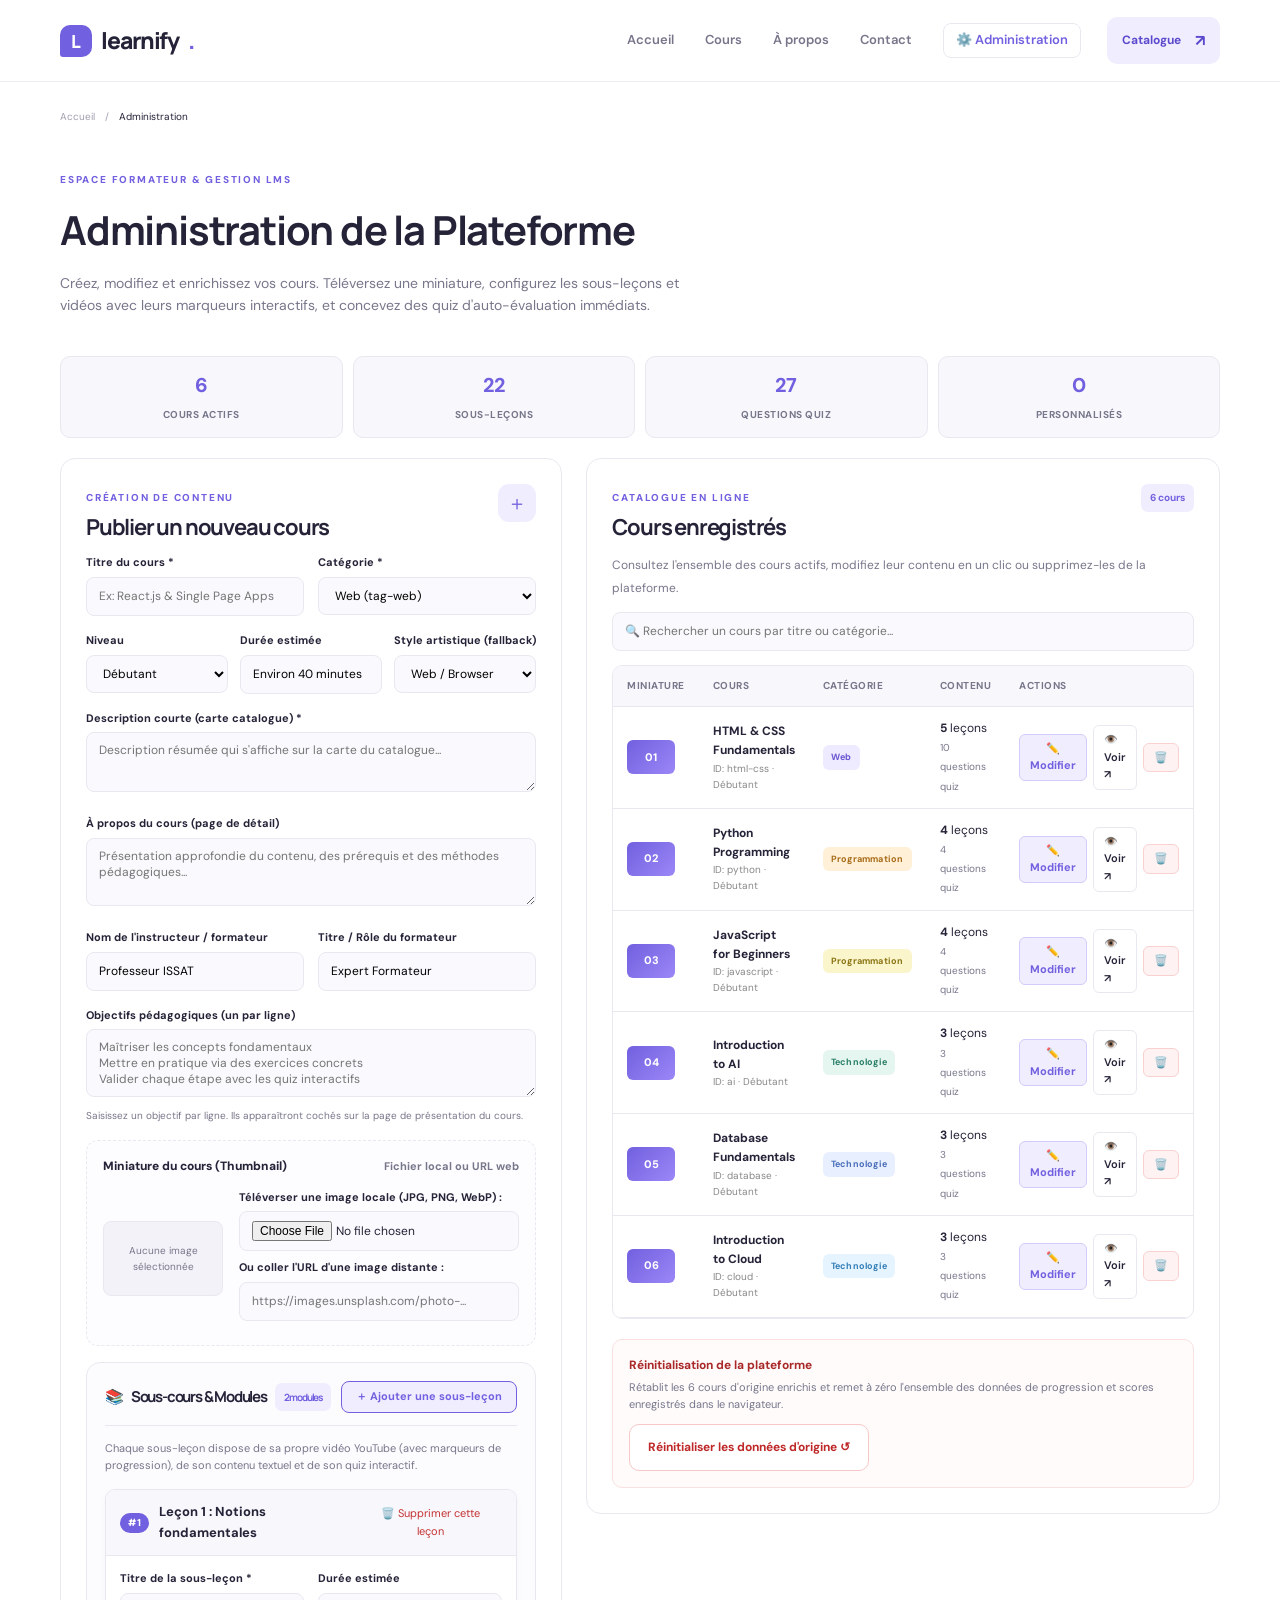
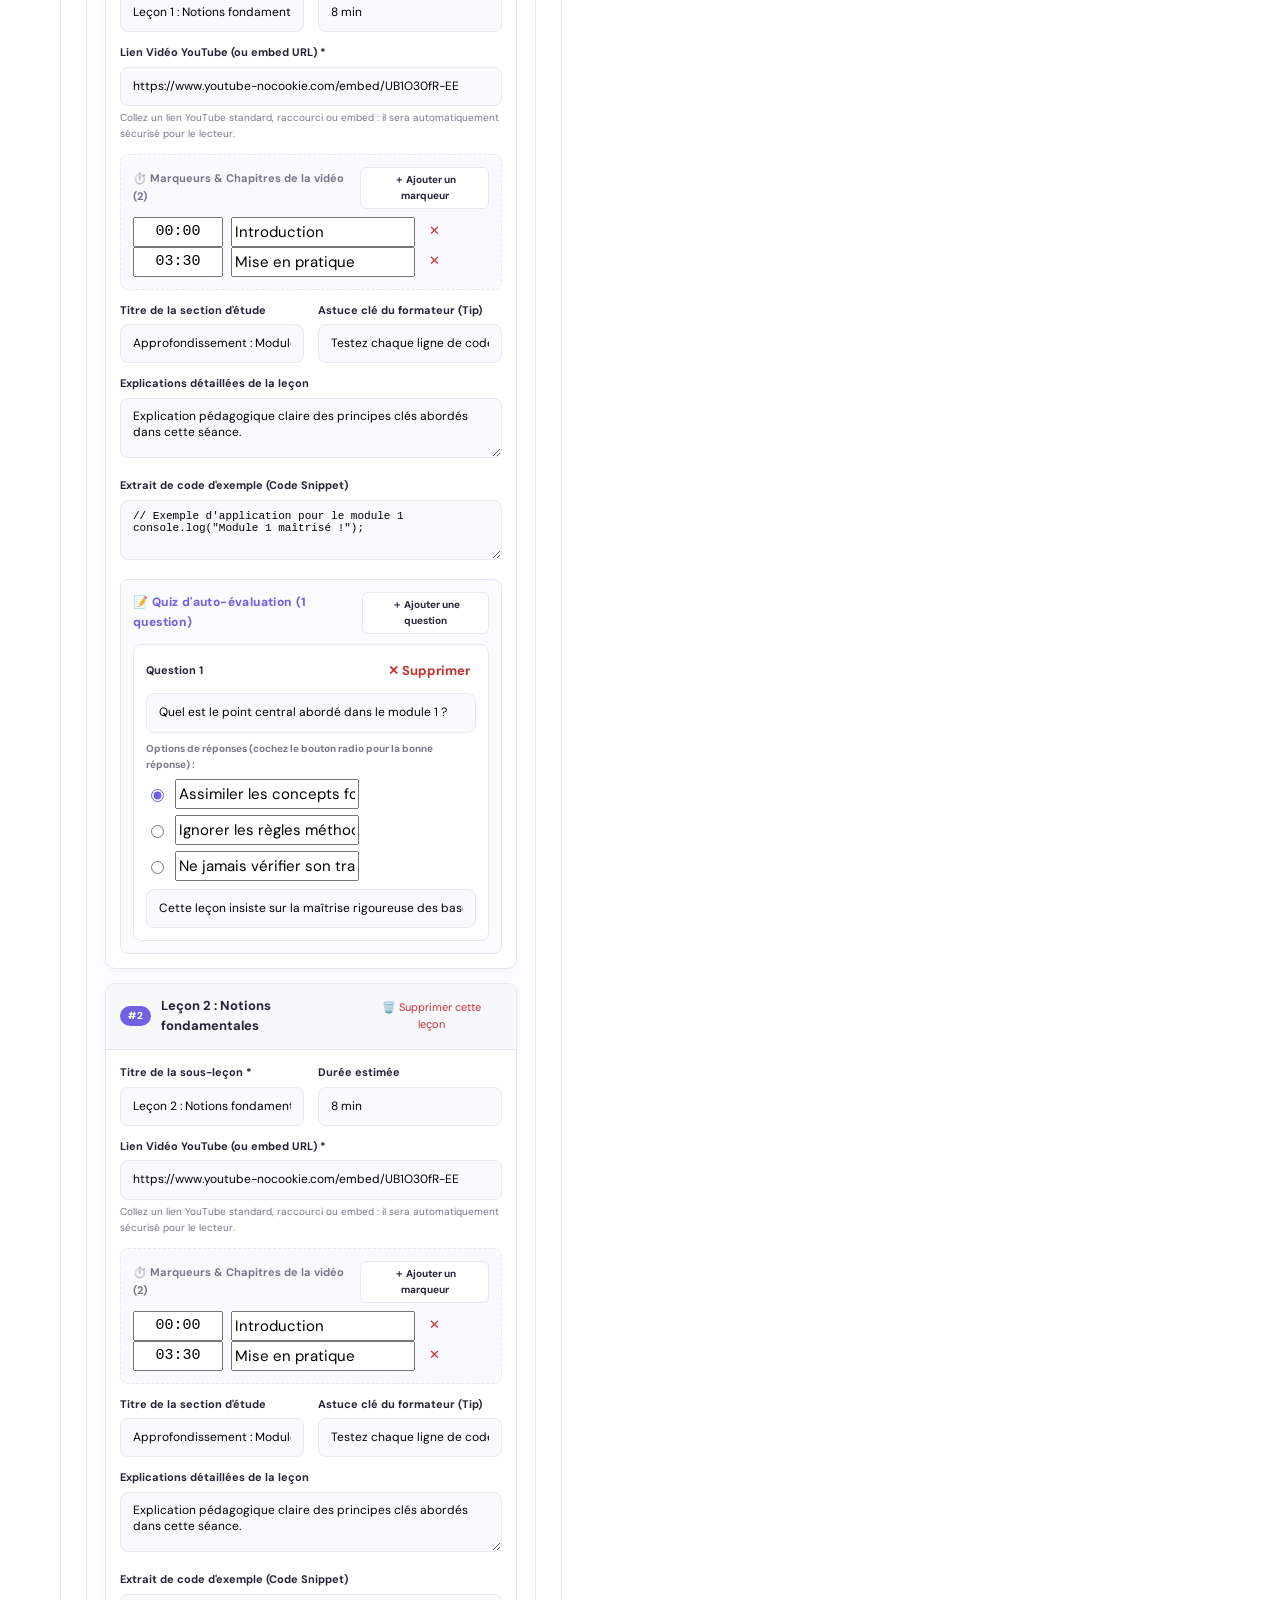
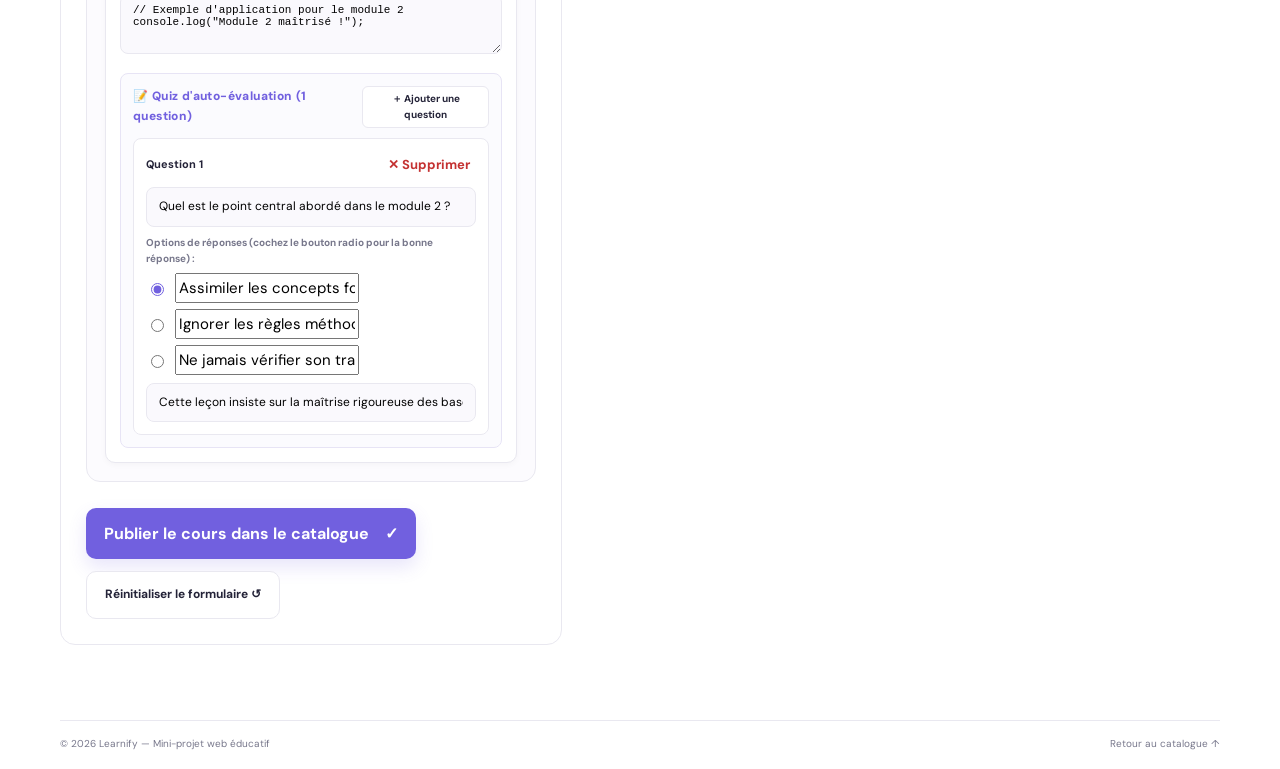
==== admin.html @ 76410eb3 "feat(admin): build dynamic course creator and editor with thumbnail upload, video links and custom q" ====
<!DOCTYPE html>
<html lang="fr">
<head>
  <meta charset="UTF-8">
  <meta name="viewport" content="width=device-width, initial-scale=1.0">
  <meta name="description" content="Espace d'administration complet de la plateforme Learnify LMS : gestion dynamique des cours, sous-leçons, vidéos, marqueurs et quiz.">
  <title>Administration — Learnify LMS</title>
  <link rel="preconnect" href="https://fonts.googleapis.com">
  <link rel="preconnect" href="https://fonts.gstatic.com" crossorigin>
  <link href="https://fonts.googleapis.com/css2?family=DM+Sans:wght@400;500;600;700&family=Manrope:wght@400;500;600;700;800&display=swap" rel="stylesheet">
  <link rel="stylesheet" href="style.css">
</head>
<body>
  <header class="site-header">
    <div class="container nav-wrap">
      <a class="brand" href="index.html" aria-label="Learnify, accueil"><span class="brand-mark">L</span>learnify<span class="brand-dot">.</span></a>
      <nav class="main-nav" aria-label="Navigation principale">
        <a href="index.html">Accueil</a>
        <a href="index.html#courses">Cours</a>
        <a href="index.html#about">À propos</a>
        <a href="index.html#contact">Contact</a>
        <a class="active admin-nav-button" href="admin.html">⚙️ Administration</a>
      </nav>
      <a class="nav-cta" href="index.html#courses">Catalogue <span>↗</span></a>
    </div>
  </header>

  <main class="container page-main">
    <div class="breadcrumbs">
      <a href="index.html">Accueil</a>
      <span>/</span>
      <span>Administration</span>
    </div>

    <section class="admin-page-hero">
      <span class="eyebrow">ESPACE FORMATEUR & GESTION LMS</span>
      <h1>Administration de la Plateforme</h1>
      <p>Créez, modifiez et enrichissez vos cours. Téléversez une miniature, configurez les sous-leçons et vidéos avec leurs marqueurs interactifs, et concevez des quiz d'auto-évaluation immédiats.</p>
    </section>

    <!-- Résumé statistique -->
    <div class="admin-stats-summary" id="admin-stats-summary">
      <div class="admin-stat-card">
        <strong id="stat-total-courses">0</strong>
        <span>Cours actifs</span>
      </div>
      <div class="admin-stat-card">
        <strong id="stat-total-lessons">0</strong>
        <span>Sous-leçons</span>
      </div>
      <div class="admin-stat-card">
        <strong id="stat-total-quizzes">0</strong>
        <span>Questions quiz</span>
      </div>
      <div class="admin-stat-card">
        <strong id="stat-custom-courses">0</strong>
        <span>Personnalisés</span>
      </div>
    </div>

    <div class="admin-page-layout">
      <!-- Section Formulaire Dynamique d'Ajout / Édition -->
      <section class="content-panel admin-panel-box" id="admin-editor-panel">
        <div class="panel-heading">
          <div>
            <span class="eyebrow" id="form-eyebrow">CRÉATION DE CONTENU</span>
            <h2 id="form-main-heading">Publier un nouveau cours</h2>
          </div>
          <span class="heading-icon" id="form-heading-icon">＋</span>
        </div>

        <!-- Bannière mode édition (masquée par défaut) -->
        <div id="edit-mode-banner" class="admin-edit-mode-banner" style="display: none;">
          <div>
            <strong>Mode modification actif</strong>
            <p id="edit-mode-details">Vous modifiez actuellement le cours.</p>
          </div>
          <button type="button" class="btn-cancel-edit" id="btn-cancel-edit">
            ✕ Annuler & Nouveau cours
          </button>
        </div>

        <form id="admin-course-form" class="admin-form" novalidate>
          <input type="hidden" id="editing-course-id" value="">

          <!-- PARTIE 1 : Informations générales -->
          <div class="form-row-2">
            <div class="form-group">
              <label for="course-title">Titre du cours *</label>
              <input type="text" id="course-title" required placeholder="Ex: React.js & Single Page Apps">
            </div>
            <div class="form-group">
              <label for="course-category">Catégorie *</label>
              <select id="course-category" required>
                <option value="Web">Web (tag-web)</option>
                <option value="Programmation">Programmation (tag-python / tag-js)</option>
                <option value="Technologie">Technologie (tag-ai / tag-db / tag-cloud)</option>
                <option value="Design">Design & UX</option>
              </select>
            </div>
          </div>

          <div class="form-row-3">
            <div class="form-group">
              <label for="course-level">Niveau</label>
              <select id="course-level">
                <option value="Débutant">Débutant</option>
                <option value="Intermédiaire">Intermédiaire</option>
                <option value="Avancé">Avancé</option>
              </select>
            </div>
            <div class="form-group">
              <label for="course-duration">Durée estimée</label>
              <input type="text" id="course-duration" placeholder="Ex: Environ 45 minutes" value="Environ 40 minutes">
            </div>
            <div class="form-group">
              <label for="course-art-class">Style artistique (fallback)</label>
              <select id="course-art-class">
                <option value="art-web">Web / Browser</option>
                <option value="art-python">Python / Violet</option>
                <option value="art-js">JavaScript / Ambre</option>
                <option value="art-ai">IA / Turquoise</option>
                <option value="art-db">Base de données / Indigo</option>
                <option value="art-cloud">Cloud / Cyan</option>
              </select>
            </div>
          </div>

          <div class="form-group">
            <label for="course-desc">Description courte (carte catalogue) *</label>
            <textarea id="course-desc" rows="2" required placeholder="Description résumée qui s'affiche sur la carte du catalogue..."></textarea>
          </div>

          <div class="form-group">
            <label for="course-about">À propos du cours (page de détail)</label>
            <textarea id="course-about" rows="3" placeholder="Présentation approfondie du contenu, des prérequis et des méthodes pédagogiques..."></textarea>
          </div>

          <div class="form-row-2">
            <div class="form-group">
              <label for="course-instructor-name">Nom de l'instructeur / formateur</label>
              <input type="text" id="course-instructor-name" placeholder="Ex: Dr. Ahmed Ben Ali" value="Professeur ISSAT">
            </div>
            <div class="form-group">
              <label for="course-instructor-role">Titre / Rôle du formateur</label>
              <input type="text" id="course-instructor-role" placeholder="Ex: Enseignant-Chercheur" value="Expert Formateur">
            </div>
          </div>

          <div class="form-group">
            <label for="course-objectives">Objectifs pédagogiques (un par ligne)</label>
            <textarea id="course-objectives" rows="3" placeholder="Maîtriser les concepts fondamentaux&#10;Mettre en pratique via des exercices concrets&#10;Valider chaque étape avec les quiz interactifs"></textarea>
            <span class="form-help">Saisissez un objectif par ligne. Ils apparaîtront cochés sur la page de présentation du cours.</span>
          </div>

          <!-- PARTIE 2 : Miniature (Thumbnail) -->
          <div class="admin-thumb-section">
            <div class="markers-builder-header">
              <label style="margin: 0; font-size: 12px; font-weight: 800; color: var(--ink);">Miniature du cours (Thumbnail)</label>
              <span class="form-help" style="margin: 0;">Fichier local ou URL web</span>
            </div>

            <div class="admin-thumb-controls">
              <div class="thumb-preview-box">
                <img id="thumb-preview-img" class="thumb-preview-img" style="display: none;" alt="Aperçu miniature">
                <span id="thumb-preview-empty" class="thumb-preview-empty">Aucune image sélectionnée</span>
              </div>
              <div class="thumb-inputs-wrap">
                <div class="form-group" style="margin-bottom: 0;">
                  <label for="thumb-file-input">Téléverser une image locale (JPG, PNG, WebP) :</label>
                  <input type="file" id="thumb-file-input" accept="image/*">
                </div>
                <div class="form-group" style="margin-bottom: 0;">
                  <label for="thumb-url-input">Ou coller l'URL d'une image distante :</label>
                  <input type="url" id="thumb-url-input" placeholder="https://images.unsplash.com/photo-...">
                </div>
                <div>
                  <button type="button" class="btn-cancel-edit" id="btn-clear-thumb" style="display: none;">
                    ✕ Supprimer la miniature
                  </button>
                </div>
              </div>
            </div>
          </div>

          <!-- PARTIE 3 : Constructeur Dynamique de Leçons / Sous-cours & Vidéos & Quiz -->
          <div class="lessons-builder-section">
            <div class="lessons-builder-header">
              <h3>
                <span>📚</span>
                <span>Sous-cours & Modules</span>
                <span class="lesson-count" id="builder-lessons-count-badge">0 module</span>
              </h3>
              <button type="button" class="btn-add-lesson" id="btn-add-lesson">
                ＋ Ajouter une sous-leçon
              </button>
            </div>
            <p style="margin: 0; font-size: 11px; color: var(--muted);">
              Chaque sous-leçon dispose de sa propre vidéo YouTube (avec marqueurs de progression), de son contenu textuel et de son quiz interactif.
            </p>

            <div class="lessons-list-container" id="lessons-container">
              <!-- Rempli dynamiquement en JS -->
            </div>
          </div>

          <div class="admin-form-actions">
            <button type="submit" class="button button-primary" id="btn-submit-course">
              <span id="submit-btn-label">Publier le cours dans le catalogue</span> <span>✓</span>
            </button>
            <button type="button" class="button button-outline" id="btn-reset-form">
              Réinitialiser le formulaire ↺
            </button>
          </div>
          <div id="admin-form-feedback" class="admin-feedback" style="display: none;" role="status"></div>
        </form>
      </section>

      <!-- Section Catalogue Actif & Gestion -->
      <section class="content-panel admin-panel-box">
        <div class="panel-heading">
          <div>
            <span class="eyebrow">CATALOGUE EN LIGNE</span>
            <h2>Cours enregistrés</h2>
          </div>
          <span class="lesson-count" id="admin-total-courses-badge">0 cours</span>
        </div>
        <p>Consultez l'ensemble des cours actifs, modifiez leur contenu en un clic ou supprimez-les de la plateforme.</p>

        <!-- Filtre de recherche rapide -->
        <div class="form-group" style="margin-bottom: 14px;">
          <input type="search" id="admin-search-input" placeholder="🔍 Rechercher un cours par titre ou catégorie...">
        </div>

        <div class="admin-courses-table-wrap">
          <table class="admin-courses-table">
            <thead>
              <tr>
                <th>Miniature</th>
                <th>Cours</th>
                <th>Catégorie</th>
                <th>Contenu</th>
                <th>Actions</th>
              </tr>
            </thead>
            <tbody id="page-admin-courses-tbody">
              <!-- Rempli dynamiquement -->
            </tbody>
          </table>
        </div>

        <div class="admin-danger-zone">
          <h4>Réinitialisation de la plateforme</h4>
          <p>Rétablit les 6 cours d'origine enrichis et remet à zéro l'ensemble des données de progression et scores enregistrés dans le navigateur.</p>
          <button type="button" class="button button-outline btn-danger" id="btn-reset-platform-data">
            Réinitialiser les données d'origine ↺
          </button>
        </div>
      </section>
    </div>
  </main>

  <footer class="site-footer">
    <div class="container footer-bottom">
      <span>© 2026 Learnify — Mini-projet web éducatif</span>
      <a href="index.html">Retour au catalogue ↑</a>
    </div>
  </footer>

  <script type="module">
    import { Storage } from './js/storage.js';
    import { DataService } from './js/data.js';

    // Helper : Formate n'importe quel lien YouTube en URL embed sécurisée
    function formatVideoUrl(url) {
      if (!url) return '';
      const trimmed = url.trim();
      if (trimmed.includes('youtube.com/embed') || trimmed.includes('youtube-nocookie.com/embed')) {
        return trimmed;
      }
      const matchWatch = trimmed.match(/[?&]v=([a-zA-Z0-9_-]{11})/);
      if (matchWatch) {
        return `https://www.youtube-nocookie.com/embed/${matchWatch[1]}`;
      }
      const matchShort = trimmed.match(/youtu\.be\/([a-zA-Z0-9_-]{11})/);
      if (matchShort) {
        return `https://www.youtube-nocookie.com/embed/${matchShort[1]}`;
      }
      return trimmed;
    }

    // État du formulaire
    let activeThumbnailData = '';
    let currentLessonsState = [];

    // Met à jour la prévisualisation de la miniature
    function updateThumbPreview(src) {
      activeThumbnailData = src || '';
      const img = document.getElementById('thumb-preview-img');
      const empty = document.getElementById('thumb-preview-empty');
      const clearBtn = document.getElementById('btn-clear-thumb');
      const urlInput = document.getElementById('thumb-url-input');

      if (src) {
        img.src = src;
        img.style.display = 'block';
        empty.style.display = 'none';
        if (clearBtn) clearBtn.style.display = 'inline-block';
        if (urlInput && !src.startsWith('data:')) urlInput.value = src;
      } else {
        img.src = '';
        img.style.display = 'none';
        empty.style.display = 'block';
        if (clearBtn) clearBtn.style.display = 'none';
        if (urlInput) urlInput.value = '';
        const fileInput = document.getElementById('thumb-file-input');
        if (fileInput) fileInput.value = '';
      }
    }

    // Modèle d'une leçon par défaut
    function createDefaultLesson(index) {
      return {
        id: index,
        title: `Leçon ${index + 1} : Notions fondamentales`,
        subtitle: `Module ${index + 1} · 8 min`,
        duration: '8 min',
        videoUrl: 'https://www.youtube-nocookie.com/embed/UB1O30fR-EE',
        markers: [
          { time: '00:00', title: 'Introduction', seconds: 0 },
          { time: '03:30', title: 'Mise en pratique', seconds: 210 }
        ],
        articleHeading: `Approfondissement : Module ${index + 1}`,
        description: 'Explication pédagogique claire des principes clés abordés dans cette séance.',
        tip: 'Testez chaque ligne de code par vous-même pour assimiler durablement.',
        codeSnippet: `// Exemple d'application pour le module ${index + 1}\nconsole.log("Module ${index + 1} maîtrisé !");`,
        quiz: [
          {
            id: `q_${Date.now()}_${index}`,
            question: `Quel est le point central abordé dans le module ${index + 1} ?`,
            options: [
              'Assimiler les concepts fondamentaux',
              'Ignorer les règles méthodologiques',
              'Ne jamais vérifier son travail'
            ],
            correctIndex: 0,
            explanation: 'Cette leçon insiste sur la maîtrise rigoureuse des bases fondamentales.'
          }
        ]
      };
    }

    // Rendu dynamique de la liste des leçons dans l'éditeur
    function renderLessonsBuilder() {
      const container = document.getElementById('lessons-container');
      const badge = document.getElementById('builder-lessons-count-badge');
      if (!container) return;

      if (badge) badge.textContent = `${currentLessonsState.length} ${currentLessonsState.length > 1 ? 'modules' : 'module'}`;

      if (currentLessonsState.length === 0) {
        container.innerHTML = '<p style="font-size:12px; color:var(--muted); text-align:center; padding:15px;">Aucune sous-leçon. Cliquez sur "Ajouter une sous-leçon" pour commencer.</p>';
        return;
      }

      container.innerHTML = currentLessonsState.map((lesson, lIdx) => {
        const markers = lesson.markers || [];
        const quizzes = lesson.quiz || [];

        return `
          <div class="lesson-card-item" data-lesson-idx="${lIdx}">
            <div class="lesson-card-header">
              <div class="lesson-card-title-group">
                <span class="lesson-badge-number">#${lIdx + 1}</span>
                <h4 id="l_header_title_${lIdx}">${lesson.title || `Leçon ${lIdx + 1}`}</h4>
              </div>
              <button type="button" class="btn-delete-lesson" data-del-lesson="${lIdx}" title="Supprimer ce module">
                🗑️ Supprimer cette leçon
              </button>
            </div>

            <div class="lesson-card-body">
              <div class="form-row-2">
                <div class="form-group">
                  <label>Titre de la sous-leçon *</label>
                  <input type="text" class="l-input-title" value="${lesson.title || ''}" placeholder="Ex: Découverte de la syntaxe">
                </div>
                <div class="form-group">
                  <label>Durée estimée</label>
                  <input type="text" class="l-input-duration" value="${lesson.duration || '8 min'}" placeholder="Ex: 10 min">
                </div>
              </div>

              <div class="form-group">
                <label>Lien Vidéo YouTube (ou embed URL) *</label>
                <input type="url" class="l-input-video" value="${lesson.videoUrl || ''}" placeholder="https://www.youtube.com/watch?v=... ou https://youtu.be/...">
                <span class="form-help">Collez un lien YouTube standard, raccourci ou embed : il sera automatiquement sécurisé pour le lecteur.</span>
              </div>

              <!-- Marqueurs Vidéo (Bonus 1) -->
              <div class="markers-builder-box">
                <div class="markers-builder-header">
                  <span>⏱️ Marqueurs & Chapitres de la vidéo (${markers.length})</span>
                  <button type="button" class="btn-add-inline" data-add-marker="${lIdx}">＋ Ajouter un marqueur</button>
                </div>
                <div class="markers-list-rows" id="markers_rows_${lIdx}">
                  ${markers.map((m, mIdx) => `
                    <div class="marker-row-item" data-marker-idx="${mIdx}">
                      <input type="text" class="marker-time-input" value="${m.time}" placeholder="02:30" title="Format MM:SS">
                      <input type="text" class="marker-title-input" value="${m.title}" placeholder="Titre du chapitre...">
                      <button type="button" class="btn-remove-item" data-del-marker="${lIdx}-${mIdx}" title="Retirer ce marqueur">✕</button>
                    </div>
                  `).join('')}
                </div>
              </div>

              <!-- Contenu pédagogique & Code -->
              <div class="form-row-2">
                <div class="form-group">
                  <label>Titre de la section d'étude</label>
                  <input type="text" class="l-input-heading" value="${lesson.articleHeading || ''}" placeholder="Titre détaillé du chapitre">
                </div>
                <div class="form-group">
                  <label>Astuce clé du formateur (Tip)</label>
                  <input type="text" class="l-input-tip" value="${lesson.tip || ''}" placeholder="Conseil pratique ou piège à éviter">
                </div>
              </div>

              <div class="form-group">
                <label>Explications détaillées de la leçon</label>
                <textarea rows="2" class="l-input-desc" placeholder="Contenu explicatif textuel présenté sous la vidéo...">${lesson.description || ''}</textarea>
              </div>

              <div class="form-group">
                <label>Extrait de code d'exemple (Code Snippet)</label>
                <textarea rows="2" class="l-input-code" style="font-family: monospace; font-size: 11px;" placeholder="// Exemple de code pédagogique">${lesson.codeSnippet || ''}</textarea>
              </div>

              <!-- Quiz de la Leçon (Bonus LMS & Obligatoire 4) -->
              <div class="lesson-quiz-builder">
                <div class="lesson-quiz-builder-header">
                  <h5>📝 Quiz d'auto-évaluation (${quizzes.length} question${quizzes.length > 1 ? 's' : ''})</h5>
                  <button type="button" class="btn-add-inline" data-add-quiz="${lIdx}">＋ Ajouter une question</button>
                </div>

                <div class="quiz-questions-editor-list" id="quiz_list_${lIdx}">
                  ${quizzes.map((q, qIdx) => `
                    <div class="quiz-question-editor-card" data-q-idx="${qIdx}">
                      <div class="quiz-question-card-top">
                        <span>Question ${qIdx + 1}</span>
                        <button type="button" class="btn-remove-item" data-del-quiz="${lIdx}-${qIdx}" title="Supprimer cette question">✕ Supprimer</button>
                      </div>

                      <div class="form-group" style="margin: 0;">
                        <input type="text" class="q-input-title" value="${q.question}" placeholder="Énoncé de la question...">
                      </div>

                      <div class="quiz-options-editor">
                        <span style="font-size: 10px; font-weight: 700; color: var(--muted);">Options de réponses (cochez le bouton radio pour la bonne réponse) :</span>
                        ${(q.options || ['Option A', 'Option B', 'Option C']).map((opt, optIdx) => `
                          <div class="quiz-opt-row">
                            <input type="radio" class="quiz-opt-radio" name="correct_l${lIdx}_q${qIdx}" value="${optIdx}" ${Number(q.correctIndex) === optIdx ? 'checked' : ''} title="Définir comme réponse correcte">
                            <input type="text" class="q-input-opt" data-opt-idx="${optIdx}" value="${opt}" placeholder="Option ${optIdx + 1}">
                          </div>
                        `).join('')}
                      </div>

                      <div class="form-group" style="margin: 0;">
                        <input type="text" class="q-input-exp" value="${q.explanation || ''}" placeholder="Explication affichée à l'étudiant lors de la validation...">
                      </div>
                    </div>
                  `).join('')}
                </div>
              </div>
            </div>
          </div>
        `;
      }).join('');

      // Associer les écouteurs du constructeur
      bindLessonsBuilderEvents();
    }

    // Récupère l'état actuel des leçons depuis le DOM
    function captureLessonsStateFromDom() {
      const container = document.getElementById('lessons-container');
      if (!container) return currentLessonsState;

      const cardEls = container.querySelectorAll('.lesson-card-item');
      const updated = [];

      cardEls.forEach((card, lIdx) => {
        const title = card.querySelector('.l-input-title')?.value.trim() || `Leçon ${lIdx + 1}`;
        const duration = card.querySelector('.l-input-duration')?.value.trim() || '8 min';
        const rawVideo = card.querySelector('.l-input-video')?.value.trim() || '';
        const videoUrl = formatVideoUrl(rawVideo);
        const heading = card.querySelector('.l-input-heading')?.value.trim() || title;
        const tip = card.querySelector('.l-input-tip')?.value.trim() || '';
        const desc = card.querySelector('.l-input-desc')?.value.trim() || '';
        const code = card.querySelector('.l-input-code')?.value.trim() || '';

        // Marqueurs
        const markerRows = card.querySelectorAll('.marker-row-item');
        const markers = [];
        markerRows.forEach(mRow => {
          const mTime = mRow.querySelector('.marker-time-input')?.value.trim() || '00:00';
          const mTitle = mRow.querySelector('.marker-title-input')?.value.trim() || 'Chapitre';
          // Convertir MM:SS en secondes
          const parts = mTime.split(':').map(Number);
          const seconds = parts.length === 2 ? (parts[0] * 60 + parts[1]) : 0;
          markers.push({ time: mTime, title: mTitle, seconds });
        });

        // Quiz
        const quizCards = card.querySelectorAll('.quiz-question-editor-card');
        const quizzes = [];
        quizCards.forEach((qCard, qIdx) => {
          const qText = qCard.querySelector('.q-input-title')?.value.trim() || 'Question sans titre';
          const optInputs = qCard.querySelectorAll('.q-input-opt');
          const options = Array.from(optInputs).map(inp => inp.value.trim() || 'Option');
          const checkedRadio = qCard.querySelector(`input[name="correct_l${lIdx}_q${qIdx}"]:checked`);
          const correctIndex = checkedRadio ? Number(checkedRadio.value) : 0;
          const explanation = qCard.querySelector('.q-input-exp')?.value.trim() || 'Bonne réponse !';

          quizzes.push({
            id: `q_${lIdx}_${qIdx}_${Date.now()}`,
            question: qText,
            options,
            correctIndex,
            explanation
          });
        });

        updated.push({
          id: lIdx,
          title,
          subtitle: `Module ${lIdx + 1} · ${duration}`,
          duration,
          videoUrl,
          markers: markers.length > 0 ? markers : [{ time: '00:00', title: 'Début', seconds: 0 }],
          articleHeading: heading,
          description: desc,
          tip,
          codeSnippet: code,
          quiz: quizzes
        });
      });

      currentLessonsState = updated;
      return updated;
    }

    // Associe les événements interactifs des cartes de leçons
    function bindLessonsBuilderEvents() {
      const container = document.getElementById('lessons-container');
      if (!container) return;

      // Titres en direct
      container.querySelectorAll('.l-input-title').forEach((inp, idx) => {
        inp.addEventListener('input', () => {
          const h = document.getElementById(`l_header_title_${idx}`);
          if (h) h.textContent = inp.value.trim() || `Leçon ${idx + 1}`;
        });
      });

      // Supprimer une leçon
      container.querySelectorAll('[data-del-lesson]').forEach(btn => {
        btn.addEventListener('click', () => {
          captureLessonsStateFromDom();
          const idx = Number(btn.getAttribute('data-del-lesson'));
          if (currentLessonsState.length <= 1) {
            alert('Un cours doit comporter au moins une sous-leçon.');
            return;
          }
          if (confirm(`Supprimer la leçon #${idx + 1} ?`)) {
            currentLessonsState.splice(idx, 1);
            currentLessonsState.forEach((l, i) => { l.id = i; });
            renderLessonsBuilder();
          }
        });
      });

      // Ajouter un marqueur vidéo
      container.querySelectorAll('[data-add-marker]').forEach(btn => {
        btn.addEventListener('click', () => {
          captureLessonsStateFromDom();
          const lIdx = Number(btn.getAttribute('data-add-marker'));
          if (!currentLessonsState[lIdx].markers) currentLessonsState[lIdx].markers = [];
          currentLessonsState[lIdx].markers.push({ time: '04:00', title: 'Nouveau point clé', seconds: 240 });
          renderLessonsBuilder();
        });
      });

      // Supprimer un marqueur
      container.querySelectorAll('[data-del-marker]').forEach(btn => {
        btn.addEventListener('click', () => {
          captureLessonsStateFromDom();
          const [lIdx, mIdx] = btn.getAttribute('data-del-marker').split('-').map(Number);
          if (currentLessonsState[lIdx]?.markers) {
            currentLessonsState[lIdx].markers.splice(mIdx, 1);
            renderLessonsBuilder();
          }
        });
      });

      // Ajouter une question quiz
      container.querySelectorAll('[data-add-quiz]').forEach(btn => {
        btn.addEventListener('click', () => {
          captureLessonsStateFromDom();
          const lIdx = Number(btn.getAttribute('data-add-quiz'));
          if (!currentLessonsState[lIdx].quiz) currentLessonsState[lIdx].quiz = [];
          currentLessonsState[lIdx].quiz.push({
            id: `q_${Date.now()}`,
            question: 'Nouvelle question sur ce chapitre ?',
            options: ['Option correcte', 'Option fausse 1', 'Option fausse 2'],
            correctIndex: 0,
            explanation: 'Explication pédagogique de la réponse.'
          });
          renderLessonsBuilder();
        });
      });

      // Supprimer une question quiz
      container.querySelectorAll('[data-del-quiz]').forEach(btn => {
        btn.addEventListener('click', () => {
          captureLessonsStateFromDom();
          const [lIdx, qIdx] = btn.getAttribute('data-del-quiz').split('-').map(Number);
          if (currentLessonsState[lIdx]?.quiz) {
            currentLessonsState[lIdx].quiz.splice(qIdx, 1);
            renderLessonsBuilder();
          }
        });
      });
    }

    // Réinitialise le formulaire en mode création
    function resetFormToCreation() {
      const form = document.getElementById('admin-course-form');
      if (form) form.reset();

      document.getElementById('editing-course-id').value = '';
      document.getElementById('form-eyebrow').textContent = 'CRÉATION DE CONTENU';
      document.getElementById('form-main-heading').textContent = 'Publier un nouveau cours';
      document.getElementById('form-heading-icon').textContent = '＋';
      document.getElementById('submit-btn-label').textContent = 'Publier le cours dans le catalogue';
      document.getElementById('edit-mode-banner').style.display = 'none';

      updateThumbPreview('');
      currentLessonsState = [createDefaultLesson(0), createDefaultLesson(1)];
      renderLessonsBuilder();

      const feedback = document.getElementById('admin-form-feedback');
      if (feedback) feedback.style.display = 'none';
    }

    // Charge un cours existant dans le formulaire pour édition
    async function loadCourseIntoEditor(courseId) {
      const course = await DataService.getCourseById(courseId);
      if (!course) {
        alert('Cours introuvable.');
        return;
      }

      // Passer en mode édition
      document.getElementById('editing-course-id').value = course.id;
      document.getElementById('form-eyebrow').textContent = 'MODIFICATION DE CONTENU';
      document.getElementById('form-main-heading').textContent = `Modifier : ${course.title}`;
      document.getElementById('form-heading-icon').textContent = '✏️';
      document.getElementById('submit-btn-label').textContent = 'Enregistrer les modifications';

      const banner = document.getElementById('edit-mode-banner');
      const details = document.getElementById('edit-mode-details');
      if (banner && details) {
        banner.style.display = 'flex';
        details.textContent = `Vous modifiez actuellement le cours "${course.title}" (ID: ${course.id}). Vos modifications écraseront la version précédente dans le catalogue.`;
      }

      // Remplir les champs
      document.getElementById('course-title').value = course.title || '';
      document.getElementById('course-category').value = course.category || 'Web';
      document.getElementById('course-level').value = course.level || 'Débutant';
      document.getElementById('course-duration').value = course.duration || 'Environ 40 minutes';
      document.getElementById('course-art-class').value = course.artClass || 'art-web';
      document.getElementById('course-desc').value = course.description || '';
      document.getElementById('course-about').value = course.about || '';
      document.getElementById('course-instructor-name').value = course.instructor?.name || 'Professeur ISSAT';
      document.getElementById('course-instructor-role').value = course.instructor?.role || 'Expert Formateur';
      document.getElementById('course-objectives').value = (course.objectives || []).join('\n');

      // Miniature
      updateThumbPreview(course.thumbnail || '');

      // Leçons
      currentLessonsState = (course.lessons && course.lessons.length > 0)
        ? JSON.parse(JSON.stringify(course.lessons))
        : [createDefaultLesson(0)];

      renderLessonsBuilder();

      // Scroller vers le formulaire
      document.getElementById('admin-editor-panel')?.scrollIntoView({ behavior: 'smooth' });
    }

    // Charge la liste des cours actifs dans la table d'administration
    async function loadTable(filterText = '') {
      const tbody = document.getElementById('page-admin-courses-tbody');
      const badge = document.getElementById('admin-total-courses-badge');
      if (!tbody) return;

      const courses = await DataService.getCourses();
      if (badge) badge.textContent = `${courses.length} cours`;

      // Mettre à jour les statistiques globales
      let totalLessons = 0;
      let totalQuizzes = 0;
      courses.forEach(c => {
        if (c.lessons) {
          totalLessons += c.lessons.length;
          c.lessons.forEach(l => {
            if (l.quiz) totalQuizzes += l.quiz.length;
          });
        }
      });
      const customCourses = Storage.getCustomCourses();

      const elC = document.getElementById('stat-total-courses');
      const elL = document.getElementById('stat-total-lessons');
      const elQ = document.getElementById('stat-total-quizzes');
      const elU = document.getElementById('stat-custom-courses');
      if (elC) elC.textContent = courses.length;
      if (elL) elL.textContent = totalLessons;
      if (elQ) elQ.textContent = totalQuizzes;
      if (elU) elU.textContent = customCourses.length;

      const term = filterText.toLowerCase().trim();
      const filtered = term
        ? courses.filter(c => c.title.toLowerCase().includes(term) || (c.category && c.category.toLowerCase().includes(term)))
        : courses;

      if (filtered.length === 0) {
        tbody.innerHTML = '<tr><td colspan="5" style="text-align:center; padding: 25px; color:var(--muted);">Aucun cours trouvé.</td></tr>';
        return;
      }

      tbody.innerHTML = filtered.map(c => {
        const thumbHtml = c.thumbnail
          ? `<img src="${c.thumbnail}" alt="" class="admin-table-thumb">`
          : `<div class="admin-table-thumb-fallback">${(c.badge || c.title.substring(0, 2)).toUpperCase()}</div>`;

        const lessonCount = c.lessons ? c.lessons.length : 0;
        let quizCount = 0;
        if (c.lessons) {
          c.lessons.forEach(l => { if (l.quiz) quizCount += l.quiz.length; });
        }

        return `
          <tr>
            <td>${thumbHtml}</td>
            <td>
              <strong>${c.title}</strong>
              <small style="display:block; color:#888;">ID: ${c.id} · ${c.level || 'Débutant'}</small>
            </td>
            <td><span class="tag ${c.tagClass || 'tag-web'}">${c.category || 'Général'}</span></td>
            <td>
              <div><strong>${lessonCount}</strong> leçons</div>
              <small style="color:var(--muted);">${quizCount} question${quizCount > 1 ? 's' : ''} quiz</small>
            </td>
            <td>
              <div class="admin-actions-cell">
                <button type="button" class="btn-edit-course" data-edit-cid="${c.id}" title="Modifier ce cours, ses vidéos et ses quiz">
                  ✏️ Modifier
                </button>
                <a href="course.html?course=${c.id}" class="btn-view-course" target="_blank" title="Tester le cours sur le LMS">
                  👁️ Voir ↗
                </a>
                <button type="button" class="btn-delete-course" data-del-cid="${c.id}" title="Supprimer ce cours">
                  🗑️
                </button>
              </div>
            </td>
          </tr>
        `;
      }).join('');

      // Boutons Modifier
      tbody.querySelectorAll('[data-edit-cid]').forEach(btn => {
        btn.addEventListener('click', () => {
          const cid = btn.getAttribute('data-edit-cid');
          loadCourseIntoEditor(cid);
        });
      });

      // Boutons Supprimer
      tbody.querySelectorAll('[data-del-cid]').forEach(btn => {
        btn.addEventListener('click', async () => {
          const cid = btn.getAttribute('data-del-cid');
          const course = courses.find(c => c.id === cid);
          const name = course ? course.title : cid;
          if (confirm(`Confirmez-vous la suppression du cours "${name}" ?`)) {
            DataService.deleteCourse(cid);
            // Si on modifiait ce cours, réinitialiser l'éditeur
            if (document.getElementById('editing-course-id').value === cid) {
              resetFormToCreation();
            }
            await loadTable(document.getElementById('admin-search-input')?.value || '');
          }
        });
      });
    }

    // Initialisation
    document.addEventListener('DOMContentLoaded', async () => {
      // 1. Initialiser le constructeur de leçons par défaut
      currentLessonsState = [createDefaultLesson(0), createDefaultLesson(1)];
      renderLessonsBuilder();

      // 2. Charger le tableau
      await loadTable();

      // Vérifier si un paramètre ?edit= est présent dans l'URL
      const urlParams = new URLSearchParams(window.location.search);
      const editParam = urlParams.get('edit');
      if (editParam) {
        await loadCourseIntoEditor(editParam);
      }

      // 3. Gestionnaire miniature - Fichier local
      const thumbFileInput = document.getElementById('thumb-file-input');
      if (thumbFileInput) {
        thumbFileInput.addEventListener('change', () => {
          const file = thumbFileInput.files[0];
          if (!file) return;
          if (!file.type.startsWith('image/')) {
            alert('Veuillez sélectionner un fichier image valide.');
            return;
          }
          if (file.size > 2 * 1024 * 1024) {
            alert('L\'image dépasse 2 Mo. Veuillez choisir une image plus légère.');
            return;
          }
          const reader = new FileReader();
          reader.onload = (e) => {
            updateThumbPreview(e.target.result);
          };
          reader.readAsDataURL(file);
        });
      }

      // Gestionnaire miniature - URL
      const thumbUrlInput = document.getElementById('thumb-url-input');
      if (thumbUrlInput) {
        thumbUrlInput.addEventListener('input', () => {
          const val = thumbUrlInput.value.trim();
          updateThumbPreview(val);
        });
      }

      // Supprimer miniature
      const clearThumbBtn = document.getElementById('btn-clear-thumb');
      if (clearThumbBtn) {
        clearThumbBtn.addEventListener('click', () => updateThumbPreview(''));
      }

      // Ajouter une leçon
      const addLessonBtn = document.getElementById('btn-add-lesson');
      if (addLessonBtn) {
        addLessonBtn.addEventListener('click', () => {
          captureLessonsStateFromDom();
          const newIdx = currentLessonsState.length;
          currentLessonsState.push(createDefaultLesson(newIdx));
          renderLessonsBuilder();
        });
      }

      // Annuler l'édition
      const cancelEditBtn = document.getElementById('btn-cancel-edit');
      if (cancelEditBtn) {
        cancelEditBtn.addEventListener('click', resetFormToCreation);
      }

      // Réinitialiser formulaire
      const resetFormBtn = document.getElementById('btn-reset-form');
      if (resetFormBtn) {
        resetFormBtn.addEventListener('click', () => {
          if (confirm('Réinitialiser l\'ensemble des champs du formulaire ?')) {
            resetFormToCreation();
          }
        });
      }

      // Recherche en direct
      const searchInput = document.getElementById('admin-search-input');
      if (searchInput) {
        searchInput.addEventListener('input', () => {
          loadTable(searchInput.value);
        });
      }

      // Soumission du formulaire (Ajout ou Édition)
      const form = document.getElementById('admin-course-form');
      const feedback = document.getElementById('admin-form-feedback');

      if (form) {
        form.addEventListener('submit', async (e) => {
          e.preventDefault();

          const editingId = document.getElementById('editing-course-id').value;
          const title = document.getElementById('course-title').value.trim();
          const cat = document.getElementById('course-category').value;
          const level = document.getElementById('course-level').value;
          const duration = document.getElementById('course-duration').value.trim();
          const artClass = document.getElementById('course-art-class').value;
          const desc = document.getElementById('course-desc').value.trim();
          const about = document.getElementById('course-about').value.trim();
          const instructorName = document.getElementById('course-instructor-name').value.trim();
          const instructorRole = document.getElementById('course-instructor-role').value.trim();
          const objText = document.getElementById('course-objectives').value.trim();

          if (!title || !desc) {
            feedback.style.display = 'block';
            feedback.className = 'admin-feedback feedback-error';
            feedback.textContent = 'Veuillez remplir les champs obligatoires (Titre et Description).';
            return;
          }

          // Capturer les leçons depuis le formulaire
          const finalLessons = captureLessonsStateFromDom();
          if (finalLessons.length === 0) {
            feedback.style.display = 'block';
            feedback.className = 'admin-feedback feedback-error';
            feedback.textContent = 'Le cours doit comporter au moins une sous-leçon.';
            return;
          }

          // Générer slug
          const slug = editingId || (title.toLowerCase().replace(/[^a-z0-9]+/g, '-').replace(/(^-|-$)/g, '') || `custom-${Date.now()}`);

          // Objectifs
          const objectives = objText
            ? objText.split('\n').map(o => o.trim()).filter(Boolean)
            : [`Maîtriser les fondamentaux de ${title}`, 'Valider chaque leçon avec le quiz'];

          const tagMap = { Web: 'tag-web', Programmation: 'tag-js', Technologie: 'tag-ai', Design: 'tag-python' };

          const coursePayload = {
            id: slug,
            title,
            eyebrow: cat.toUpperCase(),
            category: cat,
            tagClass: tagMap[cat] || 'tag-web',
            artClass,
            badge: editingId ? (cat.substring(0, 2).toUpperCase()) : 'NEW',
            level,
            duration: duration || 'Environ 40 minutes',
            description: desc,
            about: about || `Ce cours complet vous guide pas à pas dans l'apprentissage de ${title}.`,
            thumbnail: activeThumbnailData || undefined,
            instructor: {
              name: instructorName || 'Formateur',
              role: instructorRole || 'Enseignant & Expert',
              initials: instructorName.substring(0, 2).toUpperCase() || 'EX',
              bio: 'Formateur passionné par les technologies modernes.'
            },
            objectives,
            lessons: finalLessons
          };

          if (editingId) {
            DataService.updateCourse(editingId, coursePayload);
            feedback.style.display = 'block';
            feedback.className = 'admin-feedback feedback-success';
            feedback.textContent = `✓ Le cours "${title}" a été mis à jour avec succès !`;
          } else {
            DataService.addCourse(coursePayload);
            feedback.style.display = 'block';
            feedback.className = 'admin-feedback feedback-success';
            feedback.textContent = `✓ Le cours "${title}" a été ajouté au catalogue avec succès !`;
            resetFormToCreation();
          }

          await loadTable();
        });
      }

      // Réinitialisation de la plateforme
      const resetPlatformBtn = document.getElementById('btn-reset-platform-data');
      if (resetPlatformBtn) {
        resetPlatformBtn.addEventListener('click', async () => {
          if (confirm('Attention : Voulez-vous vraiment réinitialiser toutes les données de la plateforme (cours modifiés, ajouts et progressions) ?')) {
            Storage.resetAll();
            alert('Plateforme réinitialisée avec les cours enrichis par défaut.');
            resetFormToCreation();
            await loadTable();
          }
        });
      }
    });
  </script>
</body>
</html>
---- style.css ----
:root {
  --ink: #242338;
  --muted: #77778b;
  --purple: #7160df;
  --purple-dark: #5b4acb;
  --purple-pale: #f0edff;
  --line: #e9e8f0;
  --paper: #ffffff;
  --soft: #f8f7fc;
  --green: #36a985;
  --radius: 18px;
}
* { box-sizing: border-box; }
html { scroll-behavior: smooth; scroll-padding-top: 90px; }
body { margin: 0; color: var(--ink); background: var(--paper); font-family: "DM Sans", Arial, sans-serif; font-size: 15px; line-height: 1.6; }
a { color: inherit; text-decoration: none; }
button, input { font: inherit; }
button, a { -webkit-tap-highlight-color: transparent; }
button:focus-visible, a:focus-visible, input:focus-visible { outline: 3px solid #bcb3ff; outline-offset: 3px; }
.container { width: min(1160px, calc(100% - 48px)); margin: 0 auto; }
.site-header { height: 82px; border-bottom: 1px solid rgba(233,232,240,.8); background: rgba(255,255,255,.96); position: sticky; top: 0; z-index: 20; backdrop-filter: blur(14px); }
.nav-wrap { height: 100%; display: flex; align-items: center; justify-content: space-between; gap: 26px; }
.brand { display: inline-flex; align-items: center; gap: 9px; font: 800 23px/1 "Manrope", sans-serif; letter-spacing: -1.1px; white-space: nowrap; }
.brand-mark { width: 32px; height: 32px; display: inline-grid; place-items: center; color: white; background: var(--purple); border-radius: 10px 10px 10px 3px; font-size: 18px; letter-spacing: 0; }
.brand-dot { color: var(--purple); }
.main-nav { display: flex; align-items: center; gap: 31px; margin-left: auto; }
.main-nav a { color: #77758a; font-size: 13px; font-weight: 600; transition: color .2s; }
.main-nav a:hover, .main-nav a.active { color: var(--purple); }
.nav-cta { display: inline-flex; align-items: center; gap: 14px; background: var(--purple-pale); color: var(--purple-dark); padding: 11px 15px; border-radius: 10px; font-size: 12px; font-weight: 700; }
.nav-cta span { font-size: 16px; }
.hero { display: grid; grid-template-columns: 1.05fr .95fr; align-items: center; gap: 42px; padding-top: 70px; padding-bottom: 54px; min-height: 525px; }
.eyebrow { color: var(--purple); font-size: 10px; font-weight: 800; letter-spacing: 1.8px; }
.eyebrow-dot { display: inline-block; width: 7px; height: 7px; margin-right: 8px; background: #49c5a1; border-radius: 50%; box-shadow: 0 0 0 4px #e6faf3; }
h1, h2, h3, p { margin-top: 0; }
h1, h2, h3 { font-family: "Manrope", sans-serif; letter-spacing: -1.2px; }
.hero h1 { margin: 18px 0 19px; font-size: clamp(36px, 4.2vw, 55px); line-height: 1.16; font-weight: 800; }
.hero h1 span, .course-hero h1 span { color: var(--purple); }
.hero-text { max-width: 465px; color: var(--muted); font-size: 15px; line-height: 1.9; }
.hero-actions { display: flex; align-items: center; flex-wrap: wrap; gap: 24px; margin-top: 27px; }
.button { display: inline-flex; align-items: center; justify-content: center; gap: 16px; border: 0; border-radius: 10px; padding: 13px 18px; font-size: 12px; font-weight: 700; cursor: pointer; transition: transform .2s, background .2s, box-shadow .2s; }
.button:hover { transform: translateY(-2px); }
.button-primary { background: var(--purple); color: white; box-shadow: 0 8px 18px rgba(113,96,223,.16); }
.button-primary:hover { background: var(--purple-dark); box-shadow: 0 10px 22px rgba(113,96,223,.23); }
.button-primary span { font-size: 16px; }
.button-outline { border: 1px solid var(--line); color: var(--ink); background: white; }
.button-light { background: white; color: var(--purple-dark); margin-top: 13px; }
.text-link { color: var(--ink); font-size: 12px; font-weight: 700; }
.text-link span { color: var(--purple); margin-left: 5px; }
.hero-note { display: flex; align-items: center; gap: 12px; margin-top: 37px; }
.avatar-stack { display: flex; padding-left: 2px; }
.avatar-stack i { width: 29px; height: 29px; display: grid; place-items: center; margin-left: -3px; border: 2px solid white; border-radius: 50%; background: #f7d8bf; color: #6c4c4c; font-size: 9px; font-style: normal; font-weight: 800; }
.avatar-stack i:nth-child(2) { background: #d7d3ff; color: #5546a3; }
.avatar-stack i:nth-child(3) { background: #c8eee2; color: #27775e; }
.hero-note strong, .hero-note small { display: block; }
.hero-note strong { font-size: 11px; }
.hero-note small { color: var(--muted); font-size: 10px; margin-top: 2px; }
.hero-art { position: relative; min-height: 370px; display: grid; place-items: center; }
.art-glow { position: absolute; width: 340px; height: 340px; border-radius: 50%; background: radial-gradient(circle, #f0edff 0%, #f8f6ff 52%, rgba(255,255,255,0) 73%); }
.hero-illustration { position: relative; width: min(355px, 82%); padding: 22px; background: white; border: 1px solid #e9e5ff; border-radius: 20px; box-shadow: 0 25px 70px rgba(69,52,142,.13); transform: rotate(-2deg); }
.illustration-top { display: flex; align-items: center; justify-content: space-between; }
.mini-logo { display: grid; place-items: center; width: 24px; height: 24px; border-radius: 7px; background: var(--purple); color: white; font-size: 12px; font-weight: 800; }
.dots { color: #c7c4d9; letter-spacing: 3px; }
.illustration-title { font: 800 23px/1.25 "Manrope", sans-serif; letter-spacing: -1px; margin: 25px 0 14px; }
.illustration-lines span { display: block; height: 5px; background: #efedf5; border-radius: 4px; margin-top: 7px; width: 88%; }
.illustration-lines span:last-child { width: 62%; }
.illustration-code { margin-top: 21px; padding: 15px; border-radius: 11px; background: #28263b; color: #f7f4ff; font: 11px/2 "Courier New", monospace; }
.code-purple { color: #c5a8ff; }
.code-orange { color: #ffc18a; }
.code-green { color: #8ce0b9; }
.code-blue { color: #92c9ff; }
.illustration-bottom { display: flex; align-items: center; gap: 10px; margin-top: 17px; }
.play-symbol { display: grid; place-items: center; width: 34px; height: 34px; background: #e8e3ff; color: var(--purple); border-radius: 10px; font-size: 12px; }
.illustration-bottom strong, .illustration-bottom small { display: block; }
.illustration-bottom strong { font-size: 10px; }
.illustration-bottom small { color: var(--muted); font-size: 9px; }
.arrow-round { margin-left: auto; display: grid; place-items: center; width: 28px; height: 28px; background: #f6f5fb; border-radius: 50%; color: var(--purple); }
.floating-note { position: absolute; z-index: 2; display: flex; align-items: center; gap: 9px; padding: 12px 14px; background: white; border: 1px solid #eeecf5; border-radius: 12px; box-shadow: 0 10px 35px rgba(41,35,85,.1); }
.floating-note strong, .floating-note small { display: block; }
.floating-note strong { font-size: 10px; }
.floating-note small { font-size: 9px; color: var(--muted); margin-top: 2px; }
.note-top { top: 27px; right: -1px; }
.note-bottom { bottom: 20px; left: -9px; }
.note-icon, .check-round { display: grid; place-items: center; width: 30px; height: 30px; border-radius: 9px; background: #f0edff; color: var(--purple); font-size: 16px; }
.check-round { background: #e5f8f1; color: #239d79; border-radius: 50%; font-size: 14px; }
.stats-strip { display: grid; grid-template-columns: repeat(3, 1fr); border-top: 1px solid var(--line); border-bottom: 1px solid var(--line); padding: 24px 12px; }
.stats-strip div { padding-left: 28px; border-right: 1px solid var(--line); }
.stats-strip div:last-child { border: 0; }
.stats-strip strong, .stats-strip span { display: block; }
.stats-strip strong { font: 700 13px "Manrope", sans-serif; }
.stats-strip span { color: var(--muted); font-size: 11px; margin-top: 4px; }
.section { padding-top: 85px; padding-bottom: 92px; }
.section-heading { display: flex; justify-content: space-between; align-items: end; gap: 25px; }
.section-heading h2, .content-panel h2 { font-size: clamp(25px, 3vw, 34px); line-height: 1.25; margin: 9px 0 9px; }
.section-heading p { color: var(--muted); font-size: 13px; margin-bottom: 0; }
.desktop-link { margin-bottom: 8px; }
.course-grid { display: grid; grid-template-columns: repeat(3, minmax(0, 1fr)); gap: 21px; margin-top: 30px; }
.course-card { border: 1px solid var(--line); border-radius: 15px; overflow: hidden; background: white; transition: transform .25s, box-shadow .25s; min-width: 0; }
.course-card:hover { transform: translateY(-5px); box-shadow: 0 17px 35px rgba(48,39,100,.09); }
.course-art { height: 174px; position: relative; display: flex; align-items: center; justify-content: center; overflow: hidden; }
.art-label { position: absolute; top: 15px; left: 16px; color: rgba(36,35,56,.65); font-size: 8px; letter-spacing: 1.5px; font-weight: 800; }
.art-orbit { position: absolute; right: 15px; bottom: 12px; color: rgba(36,35,56,.36); font: 700 10px "Manrope", sans-serif; }
.art-web { background: #eeeaff; }
.browser-window { width: 143px; height: 94px; background: white; border-radius: 9px; box-shadow: 0 10px 25px rgba(84,64,171,.13); transform: rotate(-5deg); overflow: hidden; }
.browser-bar { height: 19px; display: flex; gap: 4px; align-items: center; padding-left: 8px; background: #f6f5fb; }
.browser-bar i { width: 5px; height: 5px; border-radius: 50%; background: #c9c2f4; }
.browser-content { padding: 9px 11px; position: relative; }
.browser-content b { color: var(--purple); font-size: 21px; }
.browser-content span { display: block; height: 4px; width: 65px; margin-top: 5px; background: #e6e2fb; border-radius: 5px; }
.browser-content span:nth-of-type(2) { width: 42px; }
.browser-content em { position: absolute; right: 10px; bottom: 5px; width: 24px; height: 24px; background: #b5ead8; border-radius: 7px; }
.art-python { background: #fff0d7; }
.python-mark { color: #356e9f; font: 800 65px "Manrope", sans-serif; letter-spacing: -6px; text-shadow: 3px 3px 0 #ffcb68; transform: rotate(-5deg); }
.python-mark span { color: #e5a33d; font-size: 20px; vertical-align: top; }
.art-js { background: #f9f2c8; }
.js-tile { display: grid; place-items: center; width: 85px; height: 85px; background: #f1d94b; color: #292735; font: 800 42px "Manrope", sans-serif; box-shadow: 8px 8px 0 rgba(165,143,34,.15); transform: rotate(5deg); }
.art-ai { background: #e5f5ef; }
.ai-orb { display: grid; place-items: center; width: 95px; height: 95px; border-radius: 50%; color: #247d69; background: radial-gradient(circle at 35% 30%, #fff 0, #c1eadb 45%, #8ad2ba 100%); box-shadow: 0 10px 35px #addfd0; font-size: 45px; }
.art-db { background: #e8efff; }
.database-icon { width: 72px; height: 84px; position: relative; }
.database-icon i { position: absolute; width: 72px; height: 30px; border: 3px solid #6686d7; border-radius: 50%; background: #cbd9ff; }
.database-icon i:nth-child(1) { top: 0; }
.database-icon i:nth-child(2) { top: 23px; background: #b7c9fa; }
.database-icon i:nth-child(3) { top: 46px; background: #a2b9f5; }
.art-cloud { background: #e5f4ff; }
.cloud-shape { color: #4e95d0; font-size: 96px; line-height: 1; text-shadow: 0 10px 25px #b4ddf8; }
.art-caption { position: absolute; bottom: 14px; left: 16px; color: rgba(36,35,56,.65); font: 10px "Courier New", monospace; }
.course-info { padding: 17px 17px 15px; }
.course-meta { display: flex; justify-content: space-between; align-items: center; gap: 7px; color: var(--muted); font-size: 9px; }
.tag { display: inline-flex; align-items: center; border-radius: 6px; padding: 5px 8px; font-size: 9px; font-weight: 700; letter-spacing: .2px; }
.tag-web { background: #eeeaff; color: #6955d1; }
.tag-python { background: #fff0d7; color: #a76b18; }
.tag-js { background: #fbf5cc; color: #8b7414; }
.tag-ai { background: #e5f5ef; color: #287e67; }
.tag-db { background: #e8efff; color: #496eb9; }
.tag-cloud { background: #e5f4ff; color: #347eb7; }
.course-info h3 { font-size: 15px; line-height: 1.4; letter-spacing: -.4px; margin: 14px 0 7px; }
.course-info h3 a:hover { color: var(--purple); }
.course-info p { min-height: 42px; color: var(--muted); font-size: 11px; line-height: 1.7; margin-bottom: 14px; }
.course-bottom { display: flex; justify-content: space-between; align-items: center; border-top: 1px solid #f0eff5; padding-top: 12px; }
.level { display: flex; align-items: center; gap: 6px; color: #747286; font-size: 10px; }
.level i { width: 6px; height: 6px; border-radius: 50%; background: #42b894; }
.round-link { display: grid; place-items: center; width: 29px; height: 29px; border-radius: 50%; background: #f5f3ff; color: var(--purple); font-size: 15px; transition: .2s; }
.round-link:hover { background: var(--purple); color: white; }
.about-section { background: #28263b; color: white; overflow: hidden; }
.about-inner { display: grid; grid-template-columns: .7fr 1.2fr 1fr; align-items: center; gap: 55px; padding-top: 68px; padding-bottom: 68px; }
.about-inner .eyebrow { color: #b9afff; }
.about-inner h2 { font-size: 38px; line-height: 1.18; margin: 12px 0 15px; }
.about-inner p { color: #c5c2d4; font-size: 12px; line-height: 1.9; }
.about-symbol { position: relative; width: 150px; height: 150px; display: grid; place-items: center; border: 1px solid #4c4867; border-radius: 50%; color: #c2b9ff; font-size: 65px; }
.about-symbol:before, .about-symbol:after { content: ""; position: absolute; border: 1px solid #4c4867; border-radius: 50%; }
.about-symbol:before { inset: 15px; }
.about-symbol:after { inset: 31px; }
.about-symbol i { position: absolute; width: 7px; height: 7px; border-radius: 50%; background: #8c7aff; }
.about-symbol i:nth-of-type(1) { top: 15px; right: 30px; }
.about-symbol i:nth-of-type(2) { bottom: 24px; left: 20px; background: #5bd2ac; }
.about-points > div { display: flex; align-items: start; gap: 17px; padding: 13px 0; border-bottom: 1px solid #46435c; }
.about-points > div:last-child { border: 0; }
.about-points > div > span { color: #aaa0ff; font: 700 11px "Manrope", sans-serif; padding-top: 2px; }
.about-points p { margin: 0; }
.about-points strong, .about-points small { display: block; }
.about-points strong { color: white; font-size: 12px; }
.about-points small { font-size: 10px; margin-top: 3px; }
.site-footer { background: #fff; }
.footer-main { display: flex; align-items: center; gap: 24px; padding-top: 30px; padding-bottom: 27px; }
.footer-main p { color: var(--muted); font-size: 11px; margin: 0; }
.brand-footer { font-size: 20px; }
.brand-footer .brand-mark { width: 29px; height: 29px; font-size: 16px; }
.footer-links { display: flex; gap: 19px; margin-left: auto; }
.footer-links a, .footer-bottom { color: var(--muted); font-size: 10px; }
.footer-links a:hover, .footer-bottom a:hover { color: var(--purple); }
.footer-bottom { display: flex; justify-content: space-between; gap: 20px; padding-top: 15px; padding-bottom: 17px; border-top: 1px solid var(--line); }

/* Pages cours et leçon */
.page-main { padding-top: 27px; padding-bottom: 75px; }
.breadcrumbs { display: flex; flex-wrap: wrap; align-items: center; gap: 10px; color: #a19eb0; font-size: 10px; margin-bottom: 26px; }
.breadcrumbs a:hover { color: var(--purple); }
.breadcrumbs span:last-child { color: var(--ink); }
.course-hero { display: grid; grid-template-columns: 1.1fr .9fr; gap: 35px; align-items: center; padding: 32px 38px; background: #f7f5ff; border: 1px solid #eeebff; border-radius: 20px; overflow: hidden; }
.course-hero h1 { margin: 13px 0 13px; font-size: clamp(35px, 4vw, 48px); line-height: 1.13; }
.course-hero-copy > p { max-width: 490px; color: var(--muted); font-size: 13px; line-height: 1.9; }
.course-hero-meta { display: flex; flex-wrap: wrap; gap: 15px; color: #77758a; font-size: 10px; margin: 18px 0 24px; }
.course-hero-art { min-height: 230px; display: grid; place-items: center; position: relative; }
.course-hero-code { width: min(280px, 100%); padding: 28px 24px; background: #29273d; border-radius: 14px; box-shadow: 0 17px 40px rgba(52,43,102,.2); color: #f6f2ff; font: 12px/2.2 "Courier New", monospace; transform: rotate(2deg); }
.code-divider { border-top: 1px solid #49465e; margin: 12px 0; }
.course-hero-sticker { position: absolute; right: 0; bottom: 15px; padding: 11px 15px; border-radius: 11px; background: #fff; color: var(--purple); box-shadow: 0 8px 24px rgba(52,43,102,.12); font-size: 9px; line-height: 1.7; letter-spacing: 1px; transform: rotate(-5deg); }
.course-hero-sticker strong { font-size: 16px; }
.course-layout { display: grid; grid-template-columns: minmax(0, 1fr) 295px; gap: 24px; margin-top: 26px; align-items: start; }
.course-main-column { display: grid; gap: 20px; }
.content-panel, .progress-panel, .instructor-panel, .lesson-sidebar { border: 1px solid var(--line); border-radius: 15px; background: white; }
.content-panel { padding: 25px; }
.panel-heading { display: flex; align-items: start; justify-content: space-between; gap: 15px; }
.content-panel h2 { font-size: 22px; margin: 6px 0 13px; }
.heading-icon { display: grid; place-items: center; width: 38px; height: 38px; border-radius: 11px; color: var(--purple); background: var(--purple-pale); font-size: 20px; }
.content-panel > p { color: var(--muted); font-size: 12px; line-height: 1.9; max-width: 710px; }
.objective-grid { display: grid; grid-template-columns: 1fr 1fr; gap: 12px 20px; margin-top: 22px; }
.objective-grid div { display: flex; align-items: center; gap: 9px; font-size: 11px; }
.objective-grid span { display: grid; place-items: center; width: 21px; height: 21px; flex-shrink: 0; background: #e6f8f1; color: #269a76; border-radius: 50%; font-size: 11px; }
.lesson-count { flex-shrink: 0; color: var(--purple); background: var(--purple-pale); padding: 6px 9px; border-radius: 7px; font-size: 10px; font-weight: 700; }
.lesson-row { display: flex; align-items: center; gap: 13px; padding: 14px 0; border-bottom: 1px solid #f0eff5; }
.lesson-row:last-child { border-bottom: 0; padding-bottom: 0; }
.lesson-number, .sidebar-lesson-number { display: grid; place-items: center; flex-shrink: 0; width: 37px; height: 37px; border-radius: 10px; background: #f5f3ff; color: var(--purple); font: 700 11px "Manrope", sans-serif; }
.lesson-text { flex: 1; min-width: 0; }
.lesson-text strong, .lesson-text small { display: block; }
.lesson-text strong { font-size: 11px; }
.lesson-text small { color: var(--muted); font-size: 10px; margin-top: 4px; }
.lesson-state { display: grid; place-items: center; width: 27px; height: 27px; border: 1px solid var(--line); border-radius: 50%; color: var(--purple); font-size: 10px; }
.lesson-row:hover .lesson-state { background: var(--purple); color: white; border-color: var(--purple); }
.lesson-row.completed .lesson-state { background: #e6f8f1; border-color: #e6f8f1; color: #239d79; }
.course-sidebar { display: grid; gap: 17px; }
.progress-panel { padding: 22px; background: #fbfaff; }
.progress-panel .eyebrow { margin-bottom: 10px; }
.progress-panel > p { color: var(--muted); font-size: 10px; line-height: 1.7; margin-bottom: 18px; }
.button-full { display: flex; width: 100%; }
.instructor-panel { padding: 20px; }
.instructor-info { display: flex; align-items: center; gap: 11px; margin: 15px 0 12px; }
.instructor-avatar { display: grid; place-items: center; width: 43px; height: 43px; border-radius: 50%; background: #e4f5ed; color: #287d67; font: 700 12px "Manrope", sans-serif; }
.instructor-info strong, .instructor-info small { display: block; }
.instructor-info strong { font-size: 11px; }
.instructor-info small { color: var(--muted); font-size: 10px; margin-top: 3px; }
.instructor-panel > p { color: var(--muted); font-size: 10px; line-height: 1.8; margin-bottom: 0; }
.back-link { color: var(--purple); font-size: 11px; font-weight: 700; }
.lesson-page { padding-bottom: 65px; }
.lesson-page-heading { display: flex; align-items: end; justify-content: space-between; gap: 30px; margin-bottom: 24px; }
.lesson-page-heading h1 { margin: 7px 0 5px; font-size: clamp(27px, 3vw, 37px); line-height: 1.25; }
.lesson-page-heading p { color: var(--muted); font-size: 11px; margin-bottom: 0; }
.lesson-progress-small { width: 185px; flex-shrink: 0; }
.lesson-progress-small > span { color: var(--muted); font-size: 10px; }
.lesson-progress-small strong { float: right; color: var(--purple); font-size: 11px; }
.lesson-progress-small .progress-track { clear: both; margin-top: 10px; }
.lesson-layout { display: grid; grid-template-columns: minmax(0, 1fr) 310px; gap: 24px; align-items: start; }
.lesson-content { min-width: 0; }
.video-frame { width: 100%; aspect-ratio: 16 / 9; overflow: hidden; background: #29273d; border-radius: 15px; }
.video-frame iframe { width: 100%; height: 100%; border: 0; }
.lesson-article { padding: 26px 4px 12px; }
.lesson-article h2 { font-size: 24px; margin: 7px 0 12px; }
.lesson-article h3 { font-size: 16px; margin: 23px 0 9px; }
.lesson-article p { color: #77758a; font-size: 12px; line-height: 1.95; }
.tip-box { display: flex; align-items: start; gap: 12px; padding: 16px; margin: 20px 0; border: 1px solid #e8e3ff; background: #f8f6ff; border-radius: 12px; }
.tip-box > span { color: var(--purple); font-size: 18px; }
.tip-box p { margin: 0; font-size: 11px; }
.tip-box strong { color: var(--ink); display: inline-block; margin-bottom: 4px; }
.code-example { padding: 17px 20px; border-radius: 11px; background: #29273d; color: #d8d0ff; overflow-x: auto; font-size: 12px; line-height: 1.8; }
.lesson-actions { display: flex; justify-content: space-between; flex-wrap: wrap; gap: 12px; padding: 15px 0 22px; border-bottom: 1px solid var(--line); }
.button-done { background: #e5f8f1; color: #237e64; box-shadow: none; }
.lesson-nav { display: flex; justify-content: space-between; gap: 15px; padding-top: 19px; }
.lesson-nav a { color: var(--purple); font-size: 11px; font-weight: 700; }
.lesson-sidebar { padding: 20px 16px; position: sticky; top: 102px; }
.sidebar-heading { display: flex; align-items: center; justify-content: space-between; }
.sidebar-heading h2 { margin: 5px 0 0; font-size: 21px; }
.sidebar-progress { margin: 17px 0 10px; }
.sidebar-progress small { display: block; color: var(--muted); font-size: 9px; margin-top: 7px; }
.sidebar-lesson-list { display: grid; }
.sidebar-lesson { display: flex; align-items: center; gap: 10px; padding: 12px 0; border-bottom: 1px solid #f0eff5; }
.sidebar-lesson:last-child { border-bottom: 0; }
.sidebar-lesson-number { width: 32px; height: 32px; border-radius: 8px; font-size: 10px; }
.sidebar-lesson > span:nth-child(2) { flex: 1; min-width: 0; }
.sidebar-lesson strong, .sidebar-lesson small { display: block; }
.sidebar-lesson strong { font-size: 10px; line-height: 1.5; }
.sidebar-lesson small { color: var(--muted); font-size: 9px; margin-top: 3px; }
.sidebar-lesson > i { color: #aaa7ba; font-size: 10px; font-style: normal; }
.sidebar-lesson.active .sidebar-lesson-number { color: white; background: var(--purple); }
.sidebar-lesson.active strong { color: var(--purple-dark); }
.sidebar-lesson.completed > i { color: #279b78; }
.sidebar-lesson .sidebar-lesson-number { transition: .2s; }
.lesson-sidebar > .back-link { display: inline-block; margin-top: 17px; }
/* Barres de progression */
.progress-track { height: 6px; background: var(--line); border-radius: 6px; overflow: hidden; }
.progress-track span { display: block; width: 0; height: 100%; background: var(--purple); border-radius: 6px; transition: width .3s ease; }
.progress-message { margin: 9px 0 0; color: var(--muted); font-size: 10px; line-height: 1.6; }
@media (max-width: 900px) {
  .container { width: min(100% - 36px, 760px); }
  .main-nav { gap: 17px; }
  .nav-cta { display: none; }
  .hero { gap: 18px; padding-top: 50px; }
  .hero h1 { font-size: 42px; }
  .hero-art { min-height: 330px; }
  .note-top { right: -4px; }
  .course-grid { grid-template-columns: repeat(2, minmax(0, 1fr)); }
  .about-inner { grid-template-columns: .6fr 1.2fr; gap: 30px; }
  .about-points { grid-column: 2; }
  .course-layout { grid-template-columns: minmax(0, 1fr) 250px; }
  .lesson-layout { grid-template-columns: minmax(0, 1fr) 270px; gap: 17px; }
  .course-hero { padding: 27px; }
}
@media (max-width: 650px) {
  .container { width: calc(100% - 32px); }
  .site-header { height: auto; }
  .nav-wrap { flex-direction: column; align-items: flex-start; gap: 8px; padding: 12px 0; }
  .brand { font-size: 21px; }
  .main-nav { margin-left: 0; width: 100%; gap: 18px; overflow-x: auto; }
  .main-nav a { padding: 6px 0; white-space: nowrap; }
  .hero { grid-template-columns: 1fr; padding-top: 47px; padding-bottom: 30px; gap: 15px; }
  .hero h1 { font-size: clamp(35px, 9vw, 45px); }
  .hero-text { font-size: 13px; }
  .hero-actions { gap: 15px; margin-top: 22px; }
  .hero-actions .button { padding: 12px 14px; }
  .hero-note { margin-top: 25px; }
  .hero-art { min-height: 325px; margin-top: 10px; }
  .hero-illustration { width: min(330px, 83%); }
  .note-top { top: 8px; right: 0; }
  .note-bottom { bottom: 4px; left: 0; }
  .stats-strip { grid-template-columns: 1fr; padding: 8px 0; }
  .stats-strip div { padding: 13px 9px; border-right: 0; border-bottom: 1px solid var(--line); }
  .stats-strip div:last-child { border-bottom: 0; }
  .section { padding-top: 57px; padding-bottom: 62px; }
  .section-heading { align-items: start; }
  .section-heading h2 { font-size: 27px; }
  .section-heading p { font-size: 12px; }
  .desktop-link { display: none; }
  .course-grid { grid-template-columns: 1fr; gap: 15px; }
  .course-art { height: 190px; }
  .course-info { padding: 17px; }
  .course-info p { min-height: 0; }
  .about-inner { grid-template-columns: 1fr; gap: 24px; padding-top: 48px; padding-bottom: 48px; }
  .about-symbol { width: 105px; height: 105px; font-size: 45px; }
  .about-inner h2 { font-size: 33px; }
  .about-points { grid-column: auto; }
  .footer-main { flex-wrap: wrap; gap: 13px; }
  .footer-main p { width: 100%; order: 2; }
  .footer-links { width: 100%; margin-left: 0; order: 3; flex-wrap: wrap; gap: 15px; }
  .footer-bottom { flex-direction: column; gap: 7px; }
  .page-main { padding-top: 19px; padding-bottom: 45px; }
  .breadcrumbs { margin-bottom: 18px; }
  .course-hero { grid-template-columns: 1fr; padding: 23px 20px; gap: 12px; }
  .course-hero h1 { font-size: 38px; }
  .course-hero-meta { gap: 9px 13px; }
  .course-hero-art { min-height: 205px; }
  .course-hero-code { width: 250px; padding: 21px; }
  .course-layout { grid-template-columns: 1fr; gap: 18px; }
  .content-panel { padding: 20px 17px; }
  .content-panel h2 { font-size: 21px; }
  .objective-grid { grid-template-columns: 1fr; gap: 11px; }
  .course-sidebar { grid-row: 1; }
  .instructor-panel { display: none; }
  .lesson-page-heading { align-items: start; flex-direction: column; gap: 17px; }
  .lesson-page-heading h1 { font-size: 29px; }
  .lesson-progress-small { width: 100%; }
  .lesson-layout { grid-template-columns: 1fr; }
  .lesson-sidebar { position: static; grid-row: 1; }
  .lesson-sidebar .sidebar-lesson-list { grid-template-columns: 1fr; }
  .lesson-article { padding-top: 23px; }
  .lesson-article h2 { font-size: 22px; }
  .lesson-actions { flex-direction: column; }
  .lesson-actions .button { width: 100%; }
}

/* ==========================================================================
   ENRICHISSEMENTS LMS (JAVASCRIPT PHASE)
   ========================================================================== */

/* Bannière de reprise de cours */
.resume-banner { margin: 24px auto 10px; }
.resume-inner { display: flex; align-items: center; gap: 20px; background: linear-gradient(135deg, #f5f3ff 0%, #ede8ff 100%); border: 1px solid #dfd7ff; border-radius: 16px; padding: 20px 26px; box-shadow: 0 10px 28px rgba(113,96,223,.08); }
.resume-icon { width: 44px; height: 44px; display: grid; place-items: center; border-radius: 12px; background: var(--purple); color: white; font-size: 20px; flex-shrink: 0; }
.resume-text { flex: 1; min-width: 0; }
.resume-eyebrow { font-size: 10px; font-weight: 800; color: var(--purple-dark); letter-spacing: 1.2px; display: block; margin-bottom: 3px; }
.resume-text h3 { margin: 0 0 3px; font-size: 17px; font-weight: 700; color: var(--ink); }
.resume-text p { margin: 0; font-size: 12px; color: var(--muted); }
.resume-action { flex-shrink: 0; }

/* Filtres de catégorie du catalogue */
.catalogue-filter-bar { display: flex; align-items: center; gap: 10px; margin-top: 22px; flex-wrap: wrap; }
.filter-chip { background: #f6f5fb; border: 1px solid var(--line); border-radius: 20px; padding: 8px 16px; font-size: 12px; font-weight: 600; color: var(--muted); cursor: pointer; transition: all .2s; }
.filter-chip:hover { color: var(--ink); border-color: #d1cde8; }
.filter-chip.active { background: var(--purple); color: white; border-color: var(--purple); box-shadow: 0 4px 12px rgba(113,96,223,.2); }

/* Badges de statut sur cartes de cours */
.course-art .status-badge { position: absolute; top: 12px; right: 14px; padding: 4px 9px; border-radius: 6px; font-size: 9px; font-weight: 800; letter-spacing: .4px; text-transform: uppercase; z-index: 2; }
.status-done { background: #e5f8f1; color: #1f8a6b; border: 1px solid #b7eedc; }
.status-progress { background: #f0edff; color: var(--purple); border: 1px solid #d5ceff; }
.status-new { background: rgba(255,255,255,.9); color: var(--muted); border: 1px solid var(--line); }

.card-progress-bar { height: 5px; background: #eeecf5; border-radius: 4px; overflow: hidden; margin: 12px 0 6px; }
.card-progress-bar span { display: block; height: 100%; background: var(--purple); border-radius: 4px; transition: width .3s ease; }

.art-center-display { font-size: 38px; color: rgba(113,96,223,.25); font-weight: 900; }

/* Marqueurs vidéo de progression (Bonus 1) */
.video-markers-panel { margin-top: 14px; background: #faf9fd; border: 1px solid #eeebf7; border-radius: 13px; padding: 14px 18px; }
.markers-heading { display: flex; align-items: center; justify-content: space-between; gap: 10px; margin-bottom: 11px; }
.markers-badge { font-size: 10px; font-weight: 800; color: var(--purple); letter-spacing: 1.1px; }
.markers-heading small { color: var(--muted); font-size: 11px; }
.markers-timeline-bar { display: flex; align-items: center; gap: 8px; flex-wrap: wrap; }
.marker-chip { display: inline-flex; align-items: center; gap: 8px; background: white; border: 1px solid var(--line); border-radius: 9px; padding: 6px 12px; font-size: 11px; cursor: pointer; transition: all .2s; }
.marker-chip:hover { border-color: var(--purple); color: var(--purple); }
.marker-chip.active { background: var(--purple-pale); border-color: var(--purple); color: var(--purple-dark); font-weight: 700; }
.marker-time { font-family: "Courier New", monospace; font-weight: 800; font-size: 10px; color: var(--purple); }
.marker-active-note { margin-top: 10px; font-size: 11px; color: var(--muted); }
.marker-active-note strong { color: var(--ink); }

/* Section Quiz Interactif (Obligatoire 4) */
.lesson-quiz-section { margin-top: 36px; padding: 28px 24px; background: white; border: 1px solid var(--line); border-radius: 16px; box-shadow: 0 10px 30px rgba(45,35,90,.04); }
.quiz-header { display: flex; align-items: flex-start; justify-content: space-between; gap: 15px; margin-bottom: 22px; }
.quiz-header h2 { font-size: 21px; margin: 4px 0 6px; }
.quiz-header p { margin: 0; font-size: 12px; color: var(--muted); }
.quiz-badge { padding: 6px 12px; background: var(--soft); border: 1px solid var(--line); border-radius: 8px; font-size: 11px; color: var(--muted); }
.quiz-badge strong { color: var(--purple); }

.quiz-questions-list { display: grid; gap: 20px; }
.quiz-card { border: 1px solid #eeebf7; border-radius: 12px; padding: 18px 20px; background: #fdfdfe; margin: 0; transition: border-color .2s; }
.quiz-card.answered-correct { border-color: #36a985; background: #f7fdfb; }
.quiz-card.answered-wrong { border-color: #e06060; background: #fffbfb; }
.quiz-question-title { padding: 0 6px; font-size: 13px; color: var(--ink); }
.question-number { display: inline-block; background: var(--purple-pale); color: var(--purple-dark); font-weight: 800; font-size: 9px; padding: 3px 8px; border-radius: 5px; margin-right: 8px; letter-spacing: .5px; }

.quiz-options { display: grid; gap: 9px; margin-top: 13px; }
.quiz-option-label { display: flex; align-items: center; gap: 11px; padding: 10px 14px; background: white; border: 1px solid var(--line); border-radius: 9px; font-size: 12px; cursor: pointer; transition: background .15s, border-color .15s; }
.quiz-option-label:hover { border-color: #c9c3ee; background: #faf9fe; }
.quiz-option-label input[type="radio"] { margin: 0; width: 16px; height: 16px; accent-color: var(--purple); }
.opt-text { flex: 1; }

.quiz-feedback { margin-top: 13px; padding: 11px 14px; border-radius: 8px; font-size: 11px; line-height: 1.6; }
.feedback-success { background: #e5f8f1; color: #1d7c60; border: 1px solid #b4ecd9; }
.feedback-error { background: #fdf0f0; color: #b33939; border: 1px solid #f9d1d1; }
.feedback-warning { background: #fffbe8; color: #9c730e; border: 1px solid #fae8a8; }

.quiz-actions { display: flex; gap: 14px; margin-top: 20px; align-items: center; }
.quiz-result-banner { margin-top: 18px; padding: 16px 20px; border-radius: 12px; display: flex; align-items: center; gap: 14px; }
.banner-success { background: #e8f9f2; border: 1px solid #abe9d2; color: #166850; }
.banner-warning { background: #fff8e6; border: 1px solid #ffe3a3; color: #875e03; }
.result-icon { font-size: 26px; }
.result-text strong { display: block; font-size: 13px; margin-bottom: 2px; }
.result-text p { margin: 0; font-size: 11px; }

/* Panneau de progression cours */
.course-progress-widget { margin: 15px 0 17px; padding: 13px 15px; background: white; border: 1px solid var(--line); border-radius: 10px; }
.progress-info-row { display: flex; justify-content: space-between; font-size: 11px; color: var(--muted); }
.progress-info-row strong { color: var(--purple); }
.course-progress-widget .progress-track { margin: 8px 0; }
.progress-details { font-size: 10px; color: var(--muted); }

/* Administration & Modale (Bonus 2) */
/* Administration & Modale (Bonus 2) */
.admin-nav-button { background: transparent; border: 1px solid var(--line); border-radius: 8px; padding: 6px 12px; font-size: 12px; font-weight: 600; color: var(--muted); cursor: pointer; transition: all .2s; }
.admin-nav-button:hover { background: var(--purple-pale); color: var(--purple); border-color: var(--purple); }

/* Artwork pour cours personnalisés (administrés) & Miniatures */
.custom-art-mark { display: grid; place-items: center; width: 80px; height: 80px; border-radius: 18px; background: linear-gradient(135deg, var(--purple) 0%, #9b87f7 100%); color: white; font: 800 28px/1 "Manrope", sans-serif; box-shadow: 0 10px 28px rgba(113,96,223,.22); transform: rotate(-4deg); }

.course-thumb-img {
  position: absolute;
  inset: 0;
  width: 100%;
  height: 100%;
  object-fit: cover;
  border-radius: inherit;
  z-index: 1;
  transition: transform .4s ease;
}
.course-card:hover .course-thumb-img {
  transform: scale(1.05);
}
.course-art:has(.course-thumb-img)::after {
  content: "";
  position: absolute;
  inset: 0;
  background: linear-gradient(180deg, rgba(16,14,35,0.2) 0%, rgba(16,14,35,0.7) 100%);
  border-radius: inherit;
  z-index: 2;
}
.course-art:has(.course-thumb-img) .art-label,
.course-art:has(.course-thumb-img) .art-orbit,
.course-art:has(.course-thumb-img) .status-badge {
  z-index: 3;
}

/* Modale d'administration */
.admin-modal-backdrop { position: fixed; inset: 0; background: rgba(36,35,56,.55); backdrop-filter: blur(6px); z-index: 100; display: flex; align-items: center; justify-content: center; padding: 20px; }
.admin-modal-card { width: min(840px, 100%); max-height: 90vh; overflow-y: auto; background: white; border-radius: 18px; box-shadow: 0 25px 60px rgba(25,20,60,.25); padding: 28px; }
.admin-modal-header { display: flex; align-items: flex-start; justify-content: space-between; gap: 15px; margin-bottom: 20px; border-bottom: 1px solid var(--line); padding-bottom: 16px; }
.admin-modal-header h2 { font-size: 22px; margin: 4px 0 0; }
.btn-close-modal { width: 32px; height: 32px; display: grid; place-items: center; border-radius: 50%; border: 1px solid var(--line); background: white; cursor: pointer; font-size: 14px; color: var(--muted); transition: all .2s; }
.btn-close-modal:hover { background: #f5f3ff; color: var(--purple); }

.admin-tabs { display: flex; gap: 10px; margin-bottom: 22px; border-bottom: 1px solid var(--line); }
.admin-tab { background: transparent; border: 0; border-bottom: 2px solid transparent; padding: 9px 15px; font-size: 12px; font-weight: 700; color: var(--muted); cursor: pointer; transition: all .2s; }
.admin-tab.active { color: var(--purple); border-bottom-color: var(--purple); }

/* Formulaire d'administration */
.admin-form { display: grid; gap: 16px; }
.form-row-2 { display: grid; grid-template-columns: 1fr 1fr; gap: 14px; }
.form-row-3 { display: grid; grid-template-columns: 1fr 1fr 1fr; gap: 12px; }
.form-group label { display: block; font-size: 11px; font-weight: 700; margin-bottom: 5px; color: var(--ink); }
.form-group input, .form-group select, .form-group textarea { width: 100%; border: 1px solid var(--line); border-radius: 8px; padding: 9px 12px; font-size: 12px; background: #faf9fd; outline: none; transition: border-color .2s; font-family: inherit; }
.form-group input:focus, .form-group select:focus, .form-group textarea:focus { border-color: var(--purple); background: white; }
.form-group textarea { resize: vertical; min-height: 60px; }
.form-help { font-size: 10px; color: var(--muted); margin-top: 4px; display: block; }

/* Bannière de Mode Édition */
.admin-edit-mode-banner {
  background: #f0edfe;
  border: 1px solid #d4cbfa;
  border-radius: 10px;
  padding: 12px 16px;
  display: flex;
  align-items: center;
  justify-content: space-between;
  gap: 12px;
  margin-bottom: 16px;
}
.admin-edit-mode-banner strong { color: var(--purple); font-size: 13px; }
.admin-edit-mode-banner p { margin: 2px 0 0; font-size: 11px; color: var(--ink); }
.btn-cancel-edit {
  background: white;
  border: 1px solid var(--line);
  padding: 6px 12px;
  border-radius: 6px;
  font-size: 11px;
  font-weight: 700;
  cursor: pointer;
  color: var(--ink);
  transition: all .2s;
}
.btn-cancel-edit:hover { background: #fdf5f5; border-color: #f7c5c5; color: #c43232; }

/* Section Miniature (Thumbnail) */
.admin-thumb-section {
  background: #fdfcff;
  border: 1px dashed var(--line);
  border-radius: 12px;
  padding: 16px;
  display: grid;
  gap: 12px;
}
.admin-thumb-controls {
  display: flex;
  align-items: center;
  gap: 16px;
  flex-wrap: wrap;
}
.thumb-preview-box {
  width: 120px;
  height: 75px;
  border-radius: 8px;
  border: 1px solid var(--line);
  background: #f3f2f8;
  overflow: hidden;
  position: relative;
  display: grid;
  place-items: center;
  flex-shrink: 0;
}
.thumb-preview-img {
  width: 100%;
  height: 100%;
  object-fit: cover;
  display: block;
}
.thumb-preview-empty {
  font-size: 10px;
  color: var(--muted);
  text-align: center;
  padding: 4px;
}
.thumb-inputs-wrap {
  flex: 1;
  min-width: 200px;
  display: grid;
  gap: 8px;
}

/* Constructeur Dynamique de Leçons / Sous-cours */
.lessons-builder-section {
  border: 1px solid var(--line);
  border-radius: 14px;
  background: #fcfbfe;
  padding: 18px;
  display: grid;
  gap: 14px;
}
.lessons-builder-header {
  display: flex;
  align-items: center;
  justify-content: space-between;
  flex-wrap: wrap;
  gap: 10px;
  border-bottom: 1px solid var(--line);
  padding-bottom: 12px;
}
.lessons-builder-header h3 {
  font-size: 15px;
  margin: 0;
  display: flex;
  align-items: center;
  gap: 8px;
}
.btn-add-lesson {
  background: var(--purple-pale);
  color: var(--purple);
  border: 1px solid var(--purple);
  padding: 6px 14px;
  border-radius: 8px;
  font-size: 11px;
  font-weight: 700;
  cursor: pointer;
  transition: all .2s;
  display: inline-flex;
  align-items: center;
  gap: 6px;
}
.btn-add-lesson:hover { background: var(--purple); color: white; }

.lessons-list-container {
  display: grid;
  gap: 14px;
}

.lesson-card-item {
  border: 1px solid var(--line);
  border-radius: 10px;
  background: white;
  box-shadow: 0 2px 6px rgba(0,0,0,.03);
  overflow: hidden;
  transition: border-color .2s;
}
.lesson-card-item:focus-within {
  border-color: var(--purple);
}
.lesson-card-header {
  background: #f8f7fc;
  padding: 10px 14px;
  display: flex;
  align-items: center;
  justify-content: space-between;
  border-bottom: 1px solid var(--line);
}
.lesson-card-title-group {
  display: flex;
  align-items: center;
  gap: 10px;
}
.lesson-badge-number {
  background: var(--purple);
  color: white;
  font-size: 10px;
  font-weight: 800;
  padding: 2px 8px;
  border-radius: 10px;
  letter-spacing: .5px;
}
.lesson-card-header h4 {
  margin: 0;
  font-size: 13px;
  color: var(--ink);
}
.btn-delete-lesson {
  background: transparent;
  border: 1px solid transparent;
  color: #c43232;
  padding: 4px 8px;
  border-radius: 6px;
  font-size: 11px;
  cursor: pointer;
  transition: all .2s;
}
.btn-delete-lesson:hover {
  background: #fee;
  border-color: #fcc;
}
.lesson-card-body {
  padding: 14px;
  display: grid;
  gap: 12px;
}

/* Constructeur de Marqueurs Vidéo */
.markers-builder-box {
  background: #faf9fd;
  border: 1px dashed var(--line);
  border-radius: 8px;
  padding: 12px;
  display: grid;
  gap: 8px;
}
.markers-builder-header {
  display: flex;
  align-items: center;
  justify-content: space-between;
}
.markers-builder-header span {
  font-size: 11px;
  font-weight: 700;
  color: var(--muted);
}
.marker-row-item {
  display: flex;
  align-items: center;
  gap: 8px;
}
.marker-time-input {
  width: 90px !important;
  font-family: monospace;
  text-align: center;
}
.btn-remove-item {
  background: transparent;
  border: 0;
  color: #c43232;
  cursor: pointer;
  font-size: 13px;
  padding: 4px 6px;
  border-radius: 4px;
}
.btn-remove-item:hover { background: #fee; }
.btn-add-inline {
  background: white;
  border: 1px solid var(--line);
  color: var(--ink);
  font-size: 10px;
  font-weight: 700;
  padding: 4px 8px;
  border-radius: 6px;
  cursor: pointer;
  transition: all .2s;
}
.btn-add-inline:hover { background: #f0edfe; color: var(--purple); border-color: var(--purple); }

/* Constructeur de Quiz par Leçon */
.lesson-quiz-builder {
  background: #fbfbfe;
  border: 1px solid #e7e4f5;
  border-radius: 8px;
  padding: 12px;
  display: grid;
  gap: 10px;
}
.lesson-quiz-builder-header {
  display: flex;
  align-items: center;
  justify-content: space-between;
}
.lesson-quiz-builder-header h5 {
  margin: 0;
  font-size: 12px;
  color: var(--purple);
  font-weight: 800;
  letter-spacing: .4px;
}
.quiz-questions-editor-list {
  display: grid;
  gap: 12px;
}
.quiz-question-editor-card {
  background: white;
  border: 1px solid var(--line);
  border-radius: 8px;
  padding: 12px;
  display: grid;
  gap: 8px;
}
.quiz-question-card-top {
  display: flex;
  align-items: center;
  justify-content: space-between;
  font-size: 11px;
  font-weight: 700;
  color: var(--ink);
}
.quiz-options-editor {
  display: grid;
  gap: 6px;
}
.quiz-opt-row {
  display: flex;
  align-items: center;
  gap: 8px;
}
.quiz-opt-radio {
  accent-color: var(--purple);
  width: auto !important;
  cursor: pointer;
}

/* Actions et Feedback */
.admin-form-actions {
  display: flex;
  gap: 12px;
  align-items: center;
  flex-wrap: wrap;
  margin-top: 10px;
}
.admin-feedback {
  padding: 12px 16px;
  border-radius: 8px;
  font-size: 12px;
  font-weight: 600;
  margin-top: 10px;
}
.feedback-success { background: #ebfbee; color: #1e7e34; border: 1px solid #b7eb8f; }
.feedback-error { background: #fff1f0; color: #cf1322; border: 1px solid #ffa39e; }

/* Tableau d'Administration */
.admin-courses-table-wrap { overflow-x: auto; border: 1px solid var(--line); border-radius: 10px; margin-bottom: 20px; }
.admin-courses-table { width: 100%; border-collapse: collapse; font-size: 12px; }
.admin-courses-table th, .admin-courses-table td { padding: 12px 14px; text-align: left; border-bottom: 1px solid var(--line); vertical-align: middle; }
.admin-courses-table th { background: #f8f7fc; font-weight: 700; color: var(--muted); font-size: 10px; text-transform: uppercase; letter-spacing: .5px; }

.admin-table-thumb {
  width: 48px;
  height: 34px;
  border-radius: 6px;
  object-fit: cover;
  display: block;
  background: #f0edfe;
  border: 1px solid var(--line);
}
.admin-table-thumb-fallback {
  width: 48px;
  height: 34px;
  border-radius: 6px;
  display: grid;
  place-items: center;
  background: linear-gradient(135deg, var(--purple) 0%, #9b87f7 100%);
  color: white;
  font-weight: 800;
  font-size: 11px;
}

.admin-actions-cell {
  display: flex;
  align-items: center;
  gap: 6px;
  flex-wrap: nowrap;
}
.btn-edit-course {
  background: #f0edfe;
  border: 1px solid #d4cbfa;
  color: var(--purple);
  padding: 5px 10px;
  border-radius: 6px;
  font-size: 11px;
  cursor: pointer;
  font-weight: 700;
  transition: all .2s;
  text-decoration: none;
  display: inline-flex;
  align-items: center;
  gap: 4px;
}
.btn-edit-course:hover { background: var(--purple); color: white; }

.btn-view-course {
  background: white;
  border: 1px solid var(--line);
  color: var(--ink);
  padding: 5px 10px;
  border-radius: 6px;
  font-size: 11px;
  cursor: pointer;
  font-weight: 600;
  transition: all .2s;
  text-decoration: none;
  display: inline-flex;
  align-items: center;
}
.btn-view-course:hover { background: #f5f4fa; }

.btn-delete-course {
  background: #fff2f2;
  border: 1px solid #f9d1d1;
  color: #c43232;
  padding: 5px 10px;
  border-radius: 6px;
  font-size: 11px;
  cursor: pointer;
  font-weight: 600;
  transition: all .2s;
}
.btn-delete-course:hover { background: #fee4e4; }

.admin-danger-zone { padding: 16px; background: #fffbfb; border: 1px solid #fae1e1; border-radius: 10px; }
.admin-danger-zone h4 { margin: 0 0 4px; font-size: 12px; color: #a92828; }
.admin-danger-zone p { margin: 0 0 10px; font-size: 11px; color: var(--muted); }
.btn-danger { border-color: #f6c8c8; color: #be2828; }
.btn-danger:hover { background: #fce8e8; }

.admin-page-hero { padding: 15px 0 25px; }
.admin-page-hero h1 { font-size: clamp(28px, 3.5vw, 40px); margin: 8px 0 10px; }
.admin-page-hero p { color: var(--muted); font-size: 14px; max-width: 620px; }
.admin-page-layout { display: grid; grid-template-columns: 1.15fr 0.85fr; gap: 24px; align-items: start; margin-top: 15px; }
.admin-panel-box { padding: 25px; }

/* Stats Badges */
.admin-stats-summary {
  display: grid;
  grid-template-columns: repeat(auto-fit, minmax(110px, 1fr));
  gap: 10px;
  margin-bottom: 20px;
}
.admin-stat-card {
  background: #f8f7fc;
  border: 1px solid var(--line);
  border-radius: 10px;
  padding: 12px;
  text-align: center;
}
.admin-stat-card strong {
  display: block;
  font-size: 20px;
  font-weight: 800;
  color: var(--purple);
}
.admin-stat-card span {
  font-size: 10px;
  text-transform: uppercase;
  letter-spacing: .5px;
  color: var(--muted);
  font-weight: 700;
}

@media (max-width: 1024px) {
  .admin-page-layout { grid-template-columns: 1fr; }
}

@media (max-width: 650px) {
  .resume-inner { flex-direction: column; align-items: flex-start; gap: 14px; }
  .form-row-2, .form-row-3 { grid-template-columns: 1fr; }
  .catalogue-filter-bar { gap: 6px; }
  .admin-thumb-controls { flex-direction: column; align-items: flex-start; }
}

@media (prefers-reduced-motion: reduce) {
  *, *::before, *::after { scroll-behavior: auto !important; transition-duration: .01ms !important; animation-duration: .01ms !important; }
}
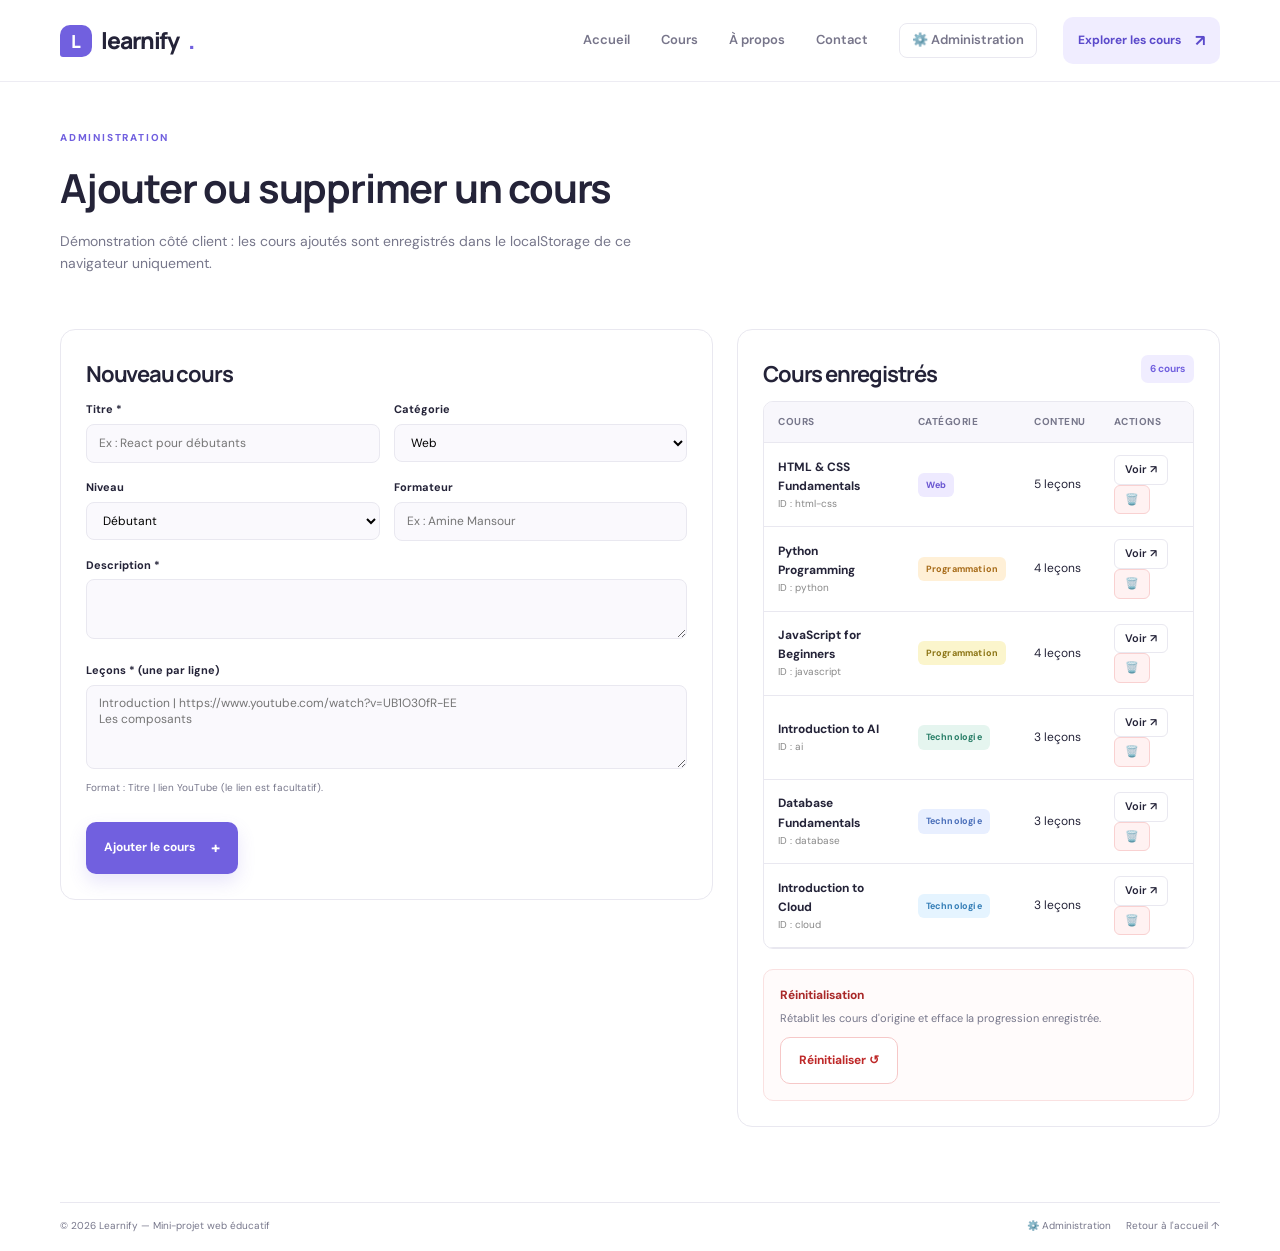
==== commit 8b03489e: "refactor: replace modal and editor with one add/delete admin page" ====
--- a/admin.html
+++ b/admin.html
@@ -3,998 +3,64 @@
 <head>
   <meta charset="UTF-8">
   <meta name="viewport" content="width=device-width, initial-scale=1.0">
-  <meta name="description" content="Espace d'administration complet de la plateforme Learnify LMS : gestion dynamique des cours, sous-leçons, vidéos, marqueurs et quiz.">
-  <title>Administration — Learnify LMS</title>
+  <meta name="description" content="Administration simplifiée de Learnify : ajouter et supprimer des cours.">
+  <title>Administration — Learnify</title>
   <link rel="preconnect" href="https://fonts.googleapis.com">
   <link rel="preconnect" href="https://fonts.gstatic.com" crossorigin>
   <link href="https://fonts.googleapis.com/css2?family=DM+Sans:wght@400;500;600;700&family=Manrope:wght@400;500;600;700;800&display=swap" rel="stylesheet">
   <link rel="stylesheet" href="style.css">
 </head>
 <body>
-  <header class="site-header">
-    <div class="container nav-wrap">
-      <a class="brand" href="index.html" aria-label="Learnify, accueil"><span class="brand-mark">L</span>learnify<span class="brand-dot">.</span></a>
-      <nav class="main-nav" aria-label="Navigation principale">
-        <a href="index.html">Accueil</a>
-        <a href="index.html#courses">Cours</a>
-        <a href="index.html#about">À propos</a>
-        <a href="index.html#contact">Contact</a>
-        <a class="active admin-nav-button" href="admin.html">⚙️ Administration</a>
-      </nav>
-      <a class="nav-cta" href="index.html#courses">Catalogue <span>↗</span></a>
-    </div>
-  </header>
-
+  <header class="site-header"><div class="container nav-wrap">
+    <a class="brand" href="index.html"><span class="brand-mark">L</span>learnify<span class="brand-dot">.</span></a>
+    <nav class="main-nav" aria-label="Navigation principale"><a href="index.html">Accueil</a><a href="index.html#courses">Cours</a><a href="index.html#about">À propos</a><a href="index.html#contact">Contact</a><a href="admin.html" class="admin-nav-button">⚙️ Administration</a></nav>
+    <a class="nav-cta" href="index.html#courses">Explorer les cours <span>↗</span></a>
+  </div></header>
   <main class="container page-main">
-    <div class="breadcrumbs">
-      <a href="index.html">Accueil</a>
-      <span>/</span>
-      <span>Administration</span>
-    </div>
-
     <section class="admin-page-hero">
-      <span class="eyebrow">ESPACE FORMATEUR & GESTION LMS</span>
-      <h1>Administration de la Plateforme</h1>
-      <p>Créez, modifiez et enrichissez vos cours. Téléversez une miniature, configurez les sous-leçons et vidéos avec leurs marqueurs interactifs, et concevez des quiz d'auto-évaluation immédiats.</p>
+      <span class="eyebrow">ADMINISTRATION</span>
+      <h1>Ajouter ou supprimer un cours</h1>
+      <p>Démonstration côté client : les cours ajoutés sont enregistrés dans le localStorage de ce navigateur uniquement.</p>
     </section>
-
-    <!-- Résumé statistique -->
-    <div class="admin-stats-summary" id="admin-stats-summary">
-      <div class="admin-stat-card">
-        <strong id="stat-total-courses">0</strong>
-        <span>Cours actifs</span>
-      </div>
-      <div class="admin-stat-card">
-        <strong id="stat-total-lessons">0</strong>
-        <span>Sous-leçons</span>
-      </div>
-      <div class="admin-stat-card">
-        <strong id="stat-total-quizzes">0</strong>
-        <span>Questions quiz</span>
-      </div>
-      <div class="admin-stat-card">
-        <strong id="stat-custom-courses">0</strong>
-        <span>Personnalisés</span>
-      </div>
-    </div>
-
     <div class="admin-page-layout">
-      <!-- Section Formulaire Dynamique d'Ajout / Édition -->
-      <section class="content-panel admin-panel-box" id="admin-editor-panel">
-        <div class="panel-heading">
-          <div>
-            <span class="eyebrow" id="form-eyebrow">CRÉATION DE CONTENU</span>
-            <h2 id="form-main-heading">Publier un nouveau cours</h2>
+      <section class="content-panel admin-panel-box">
+        <h2>Nouveau cours</h2>
+        <form id="admin-form" class="admin-form" novalidate>
+          <div class="form-row-2">
+            <div class="form-group"><label for="course-title">Titre *</label><input type="text" id="course-title" required placeholder="Ex : React pour débutants"></div>
+            <div class="form-group"><label for="course-category">Catégorie</label><select id="course-category"><option>Web</option><option>Programmation</option><option>Technologie</option><option>Design</option></select></div>
           </div>
-          <span class="heading-icon" id="form-heading-icon">＋</span>
-        </div>
-
-        <!-- Bannière mode édition (masquée par défaut) -->
-        <div id="edit-mode-banner" class="admin-edit-mode-banner" style="display: none;">
-          <div>
-            <strong>Mode modification actif</strong>
-            <p id="edit-mode-details">Vous modifiez actuellement le cours.</p>
+          <div class="form-row-2">
+            <div class="form-group"><label for="course-level">Niveau</label><select id="course-level"><option>Débutant</option><option>Intermédiaire</option><option>Avancé</option></select></div>
+            <div class="form-group"><label for="course-instructor">Formateur</label><input type="text" id="course-instructor" placeholder="Ex : Amine Mansour"></div>
           </div>
-          <button type="button" class="btn-cancel-edit" id="btn-cancel-edit">
-            ✕ Annuler & Nouveau cours
-          </button>
-        </div>
-
-        <form id="admin-course-form" class="admin-form" novalidate>
-          <input type="hidden" id="editing-course-id" value="">
-
-          <!-- PARTIE 1 : Informations générales -->
-          <div class="form-row-2">
-            <div class="form-group">
-              <label for="course-title">Titre du cours *</label>
-              <input type="text" id="course-title" required placeholder="Ex: React.js & Single Page Apps">
-            </div>
-            <div class="form-group">
-              <label for="course-category">Catégorie *</label>
-              <select id="course-category" required>
-                <option value="Web">Web (tag-web)</option>
-                <option value="Programmation">Programmation (tag-python / tag-js)</option>
-                <option value="Technologie">Technologie (tag-ai / tag-db / tag-cloud)</option>
-                <option value="Design">Design & UX</option>
-              </select>
-            </div>
+          <div class="form-group"><label for="course-desc">Description *</label><textarea id="course-desc" rows="2" required></textarea></div>
+          <div class="form-group">
+            <label for="course-lessons">Leçons * (une par ligne)</label>
+            <textarea id="course-lessons" rows="4" required placeholder="Introduction | https://www.youtube.com/watch?v=UB1O30fR-EE&#10;Les composants"></textarea>
+            <span class="form-help">Format : Titre | lien YouTube (le lien est facultatif).</span>
           </div>
-
-          <div class="form-row-3">
-            <div class="form-group">
-              <label for="course-level">Niveau</label>
-              <select id="course-level">
-                <option value="Débutant">Débutant</option>
-                <option value="Intermédiaire">Intermédiaire</option>
-                <option value="Avancé">Avancé</option>
-              </select>
-            </div>
-            <div class="form-group">
-              <label for="course-duration">Durée estimée</label>
-              <input type="text" id="course-duration" placeholder="Ex: Environ 45 minutes" value="Environ 40 minutes">
-            </div>
-            <div class="form-group">
-              <label for="course-art-class">Style artistique (fallback)</label>
-              <select id="course-art-class">
-                <option value="art-web">Web / Browser</option>
-                <option value="art-python">Python / Violet</option>
-                <option value="art-js">JavaScript / Ambre</option>
-                <option value="art-ai">IA / Turquoise</option>
-                <option value="art-db">Base de données / Indigo</option>
-                <option value="art-cloud">Cloud / Cyan</option>
-              </select>
-            </div>
-          </div>
-
-          <div class="form-group">
-            <label for="course-desc">Description courte (carte catalogue) *</label>
-            <textarea id="course-desc" rows="2" required placeholder="Description résumée qui s'affiche sur la carte du catalogue..."></textarea>
-          </div>
-
-          <div class="form-group">
-            <label for="course-about">À propos du cours (page de détail)</label>
-            <textarea id="course-about" rows="3" placeholder="Présentation approfondie du contenu, des prérequis et des méthodes pédagogiques..."></textarea>
-          </div>
-
-          <div class="form-row-2">
-            <div class="form-group">
-              <label for="course-instructor-name">Nom de l'instructeur / formateur</label>
-              <input type="text" id="course-instructor-name" placeholder="Ex: Dr. Ahmed Ben Ali" value="Professeur ISSAT">
-            </div>
-            <div class="form-group">
-              <label for="course-instructor-role">Titre / Rôle du formateur</label>
-              <input type="text" id="course-instructor-role" placeholder="Ex: Enseignant-Chercheur" value="Expert Formateur">
-            </div>
-          </div>
-
-          <div class="form-group">
-            <label for="course-objectives">Objectifs pédagogiques (un par ligne)</label>
-            <textarea id="course-objectives" rows="3" placeholder="Maîtriser les concepts fondamentaux&#10;Mettre en pratique via des exercices concrets&#10;Valider chaque étape avec les quiz interactifs"></textarea>
-            <span class="form-help">Saisissez un objectif par ligne. Ils apparaîtront cochés sur la page de présentation du cours.</span>
-          </div>
-
-          <!-- PARTIE 2 : Miniature (Thumbnail) -->
-          <div class="admin-thumb-section">
-            <div class="markers-builder-header">
-              <label style="margin: 0; font-size: 12px; font-weight: 800; color: var(--ink);">Miniature du cours (Thumbnail)</label>
-              <span class="form-help" style="margin: 0;">Fichier local ou URL web</span>
-            </div>
-
-            <div class="admin-thumb-controls">
-              <div class="thumb-preview-box">
-                <img id="thumb-preview-img" class="thumb-preview-img" style="display: none;" alt="Aperçu miniature">
-                <span id="thumb-preview-empty" class="thumb-preview-empty">Aucune image sélectionnée</span>
-              </div>
-              <div class="thumb-inputs-wrap">
-                <div class="form-group" style="margin-bottom: 0;">
-                  <label for="thumb-file-input">Téléverser une image locale (JPG, PNG, WebP) :</label>
-                  <input type="file" id="thumb-file-input" accept="image/*">
-                </div>
-                <div class="form-group" style="margin-bottom: 0;">
-                  <label for="thumb-url-input">Ou coller l'URL d'une image distante :</label>
-                  <input type="url" id="thumb-url-input" placeholder="https://images.unsplash.com/photo-...">
-                </div>
-                <div>
-                  <button type="button" class="btn-cancel-edit" id="btn-clear-thumb" style="display: none;">
-                    ✕ Supprimer la miniature
-                  </button>
-                </div>
-              </div>
-            </div>
-          </div>
-
-          <!-- PARTIE 3 : Constructeur Dynamique de Leçons / Sous-cours & Vidéos & Quiz -->
-          <div class="lessons-builder-section">
-            <div class="lessons-builder-header">
-              <h3>
-                <span>📚</span>
-                <span>Sous-cours & Modules</span>
-                <span class="lesson-count" id="builder-lessons-count-badge">0 module</span>
-              </h3>
-              <button type="button" class="btn-add-lesson" id="btn-add-lesson">
-                ＋ Ajouter une sous-leçon
-              </button>
-            </div>
-            <p style="margin: 0; font-size: 11px; color: var(--muted);">
-              Chaque sous-leçon dispose de sa propre vidéo YouTube (avec marqueurs de progression), de son contenu textuel et de son quiz interactif.
-            </p>
-
-            <div class="lessons-list-container" id="lessons-container">
-              <!-- Rempli dynamiquement en JS -->
-            </div>
-          </div>
-
-          <div class="admin-form-actions">
-            <button type="submit" class="button button-primary" id="btn-submit-course">
-              <span id="submit-btn-label">Publier le cours dans le catalogue</span> <span>✓</span>
-            </button>
-            <button type="button" class="button button-outline" id="btn-reset-form">
-              Réinitialiser le formulaire ↺
-            </button>
-          </div>
-          <div id="admin-form-feedback" class="admin-feedback" style="display: none;" role="status"></div>
+          <div class="admin-form-actions"><button type="submit" class="button button-primary">Ajouter le cours <span>+</span></button></div>
+          <div id="admin-feedback" class="admin-feedback" role="status" hidden></div>
         </form>
       </section>
-
-      <!-- Section Catalogue Actif & Gestion -->
       <section class="content-panel admin-panel-box">
-        <div class="panel-heading">
-          <div>
-            <span class="eyebrow">CATALOGUE EN LIGNE</span>
-            <h2>Cours enregistrés</h2>
-          </div>
-          <span class="lesson-count" id="admin-total-courses-badge">0 cours</span>
-        </div>
-        <p>Consultez l'ensemble des cours actifs, modifiez leur contenu en un clic ou supprimez-les de la plateforme.</p>
-
-        <!-- Filtre de recherche rapide -->
-        <div class="form-group" style="margin-bottom: 14px;">
-          <input type="search" id="admin-search-input" placeholder="🔍 Rechercher un cours par titre ou catégorie...">
-        </div>
-
+        <div class="panel-heading"><h2>Cours enregistrés</h2><span class="lesson-count" id="course-count">0 cours</span></div>
         <div class="admin-courses-table-wrap">
           <table class="admin-courses-table">
-            <thead>
-              <tr>
-                <th>Miniature</th>
-                <th>Cours</th>
-                <th>Catégorie</th>
-                <th>Contenu</th>
-                <th>Actions</th>
-              </tr>
-            </thead>
-            <tbody id="page-admin-courses-tbody">
-              <!-- Rempli dynamiquement -->
-            </tbody>
+            <thead><tr><th>Cours</th><th>Catégorie</th><th>Contenu</th><th>Actions</th></tr></thead>
+            <tbody id="courses-tbody"></tbody>
           </table>
         </div>
-
         <div class="admin-danger-zone">
-          <h4>Réinitialisation de la plateforme</h4>
-          <p>Rétablit les 6 cours d'origine enrichis et remet à zéro l'ensemble des données de progression et scores enregistrés dans le navigateur.</p>
-          <button type="button" class="button button-outline btn-danger" id="btn-reset-platform-data">
-            Réinitialiser les données d'origine ↺
-          </button>
+          <h4>Réinitialisation</h4>
+          <p>Rétablit les cours d'origine et efface la progression enregistrée.</p>
+          <button type="button" class="button button-outline btn-danger" id="btn-reset">Réinitialiser ↺</button>
         </div>
       </section>
     </div>
   </main>
-
-  <footer class="site-footer">
-    <div class="container footer-bottom">
-      <span>© 2026 Learnify — Mini-projet web éducatif</span>
-      <a href="index.html">Retour au catalogue ↑</a>
-    </div>
-  </footer>
-
-  <script type="module">
-    import { Storage } from './js/storage.js';
-    import { DataService } from './js/data.js';
-
-    // Helper : Formate n'importe quel lien YouTube en URL embed sécurisée
-    function formatVideoUrl(url) {
-      if (!url) return '';
-      const trimmed = url.trim();
-      if (trimmed.includes('youtube.com/embed') || trimmed.includes('youtube-nocookie.com/embed')) {
-        return trimmed;
-      }
-      const matchWatch = trimmed.match(/[?&]v=([a-zA-Z0-9_-]{11})/);
-      if (matchWatch) {
-        return `https://www.youtube-nocookie.com/embed/${matchWatch[1]}`;
-      }
-      const matchShort = trimmed.match(/youtu\.be\/([a-zA-Z0-9_-]{11})/);
-      if (matchShort) {
-        return `https://www.youtube-nocookie.com/embed/${matchShort[1]}`;
-      }
-      return trimmed;
-    }
-
-    // État du formulaire
-    let activeThumbnailData = '';
-    let currentLessonsState = [];
-
-    // Met à jour la prévisualisation de la miniature
-    function updateThumbPreview(src) {
-      activeThumbnailData = src || '';
-      const img = document.getElementById('thumb-preview-img');
-      const empty = document.getElementById('thumb-preview-empty');
-      const clearBtn = document.getElementById('btn-clear-thumb');
-      const urlInput = document.getElementById('thumb-url-input');
-
-      if (src) {
-        img.src = src;
-        img.style.display = 'block';
-        empty.style.display = 'none';
-        if (clearBtn) clearBtn.style.display = 'inline-block';
-        if (urlInput && !src.startsWith('data:')) urlInput.value = src;
-      } else {
-        img.src = '';
-        img.style.display = 'none';
-        empty.style.display = 'block';
-        if (clearBtn) clearBtn.style.display = 'none';
-        if (urlInput) urlInput.value = '';
-        const fileInput = document.getElementById('thumb-file-input');
-        if (fileInput) fileInput.value = '';
-      }
-    }
-
-    // Modèle d'une leçon par défaut
-    function createDefaultLesson(index) {
-      return {
-        id: index,
-        title: `Leçon ${index + 1} : Notions fondamentales`,
-        subtitle: `Module ${index + 1} · 8 min`,
-        duration: '8 min',
-        videoUrl: 'https://www.youtube-nocookie.com/embed/UB1O30fR-EE',
-        markers: [
-          { time: '00:00', title: 'Introduction', seconds: 0 },
-          { time: '03:30', title: 'Mise en pratique', seconds: 210 }
-        ],
-        articleHeading: `Approfondissement : Module ${index + 1}`,
-        description: 'Explication pédagogique claire des principes clés abordés dans cette séance.',
-        tip: 'Testez chaque ligne de code par vous-même pour assimiler durablement.',
-        codeSnippet: `// Exemple d'application pour le module ${index + 1}\nconsole.log("Module ${index + 1} maîtrisé !");`,
-        quiz: [
-          {
-            id: `q_${Date.now()}_${index}`,
-            question: `Quel est le point central abordé dans le module ${index + 1} ?`,
-            options: [
-              'Assimiler les concepts fondamentaux',
-              'Ignorer les règles méthodologiques',
-              'Ne jamais vérifier son travail'
-            ],
-            correctIndex: 0,
-            explanation: 'Cette leçon insiste sur la maîtrise rigoureuse des bases fondamentales.'
-          }
-        ]
-      };
-    }
-
-    // Rendu dynamique de la liste des leçons dans l'éditeur
-    function renderLessonsBuilder() {
-      const container = document.getElementById('lessons-container');
-      const badge = document.getElementById('builder-lessons-count-badge');
-      if (!container) return;
-
-      if (badge) badge.textContent = `${currentLessonsState.length} ${currentLessonsState.length > 1 ? 'modules' : 'module'}`;
-
-      if (currentLessonsState.length === 0) {
-        container.innerHTML = '<p style="font-size:12px; color:var(--muted); text-align:center; padding:15px;">Aucune sous-leçon. Cliquez sur "Ajouter une sous-leçon" pour commencer.</p>';
-        return;
-      }
-
-      container.innerHTML = currentLessonsState.map((lesson, lIdx) => {
-        const markers = lesson.markers || [];
-        const quizzes = lesson.quiz || [];
-
-        return `
-          <div class="lesson-card-item" data-lesson-idx="${lIdx}">
-            <div class="lesson-card-header">
-              <div class="lesson-card-title-group">
-                <span class="lesson-badge-number">#${lIdx + 1}</span>
-                <h4 id="l_header_title_${lIdx}">${lesson.title || `Leçon ${lIdx + 1}`}</h4>
-              </div>
-              <button type="button" class="btn-delete-lesson" data-del-lesson="${lIdx}" title="Supprimer ce module">
-                🗑️ Supprimer cette leçon
-              </button>
-            </div>
-
-            <div class="lesson-card-body">
-              <div class="form-row-2">
-                <div class="form-group">
-                  <label>Titre de la sous-leçon *</label>
-                  <input type="text" class="l-input-title" value="${lesson.title || ''}" placeholder="Ex: Découverte de la syntaxe">
-                </div>
-                <div class="form-group">
-                  <label>Durée estimée</label>
-                  <input type="text" class="l-input-duration" value="${lesson.duration || '8 min'}" placeholder="Ex: 10 min">
-                </div>
-              </div>
-
-              <div class="form-group">
-                <label>Lien Vidéo YouTube (ou embed URL) *</label>
-                <input type="url" class="l-input-video" value="${lesson.videoUrl || ''}" placeholder="https://www.youtube.com/watch?v=... ou https://youtu.be/...">
-                <span class="form-help">Collez un lien YouTube standard, raccourci ou embed : il sera automatiquement sécurisé pour le lecteur.</span>
-              </div>
-
-              <!-- Marqueurs Vidéo (Bonus 1) -->
-              <div class="markers-builder-box">
-                <div class="markers-builder-header">
-                  <span>⏱️ Marqueurs & Chapitres de la vidéo (${markers.length})</span>
-                  <button type="button" class="btn-add-inline" data-add-marker="${lIdx}">＋ Ajouter un marqueur</button>
-                </div>
-                <div class="markers-list-rows" id="markers_rows_${lIdx}">
-                  ${markers.map((m, mIdx) => `
-                    <div class="marker-row-item" data-marker-idx="${mIdx}">
-                      <input type="text" class="marker-time-input" value="${m.time}" placeholder="02:30" title="Format MM:SS">
-                      <input type="text" class="marker-title-input" value="${m.title}" placeholder="Titre du chapitre...">
-                      <button type="button" class="btn-remove-item" data-del-marker="${lIdx}-${mIdx}" title="Retirer ce marqueur">✕</button>
-                    </div>
-                  `).join('')}
-                </div>
-              </div>
-
-              <!-- Contenu pédagogique & Code -->
-              <div class="form-row-2">
-                <div class="form-group">
-                  <label>Titre de la section d'étude</label>
-                  <input type="text" class="l-input-heading" value="${lesson.articleHeading || ''}" placeholder="Titre détaillé du chapitre">
-                </div>
-                <div class="form-group">
-                  <label>Astuce clé du formateur (Tip)</label>
-                  <input type="text" class="l-input-tip" value="${lesson.tip || ''}" placeholder="Conseil pratique ou piège à éviter">
-                </div>
-              </div>
-
-              <div class="form-group">
-                <label>Explications détaillées de la leçon</label>
-                <textarea rows="2" class="l-input-desc" placeholder="Contenu explicatif textuel présenté sous la vidéo...">${lesson.description || ''}</textarea>
-              </div>
-
-              <div class="form-group">
-                <label>Extrait de code d'exemple (Code Snippet)</label>
-                <textarea rows="2" class="l-input-code" style="font-family: monospace; font-size: 11px;" placeholder="// Exemple de code pédagogique">${lesson.codeSnippet || ''}</textarea>
-              </div>
-
-              <!-- Quiz de la Leçon (Bonus LMS & Obligatoire 4) -->
-              <div class="lesson-quiz-builder">
-                <div class="lesson-quiz-builder-header">
-                  <h5>📝 Quiz d'auto-évaluation (${quizzes.length} question${quizzes.length > 1 ? 's' : ''})</h5>
-                  <button type="button" class="btn-add-inline" data-add-quiz="${lIdx}">＋ Ajouter une question</button>
-                </div>
-
-                <div class="quiz-questions-editor-list" id="quiz_list_${lIdx}">
-                  ${quizzes.map((q, qIdx) => `
-                    <div class="quiz-question-editor-card" data-q-idx="${qIdx}">
-                      <div class="quiz-question-card-top">
-                        <span>Question ${qIdx + 1}</span>
-                        <button type="button" class="btn-remove-item" data-del-quiz="${lIdx}-${qIdx}" title="Supprimer cette question">✕ Supprimer</button>
-                      </div>
-
-                      <div class="form-group" style="margin: 0;">
-                        <input type="text" class="q-input-title" value="${q.question}" placeholder="Énoncé de la question...">
-                      </div>
-
-                      <div class="quiz-options-editor">
-                        <span style="font-size: 10px; font-weight: 700; color: var(--muted);">Options de réponses (cochez le bouton radio pour la bonne réponse) :</span>
-                        ${(q.options || ['Option A', 'Option B', 'Option C']).map((opt, optIdx) => `
-                          <div class="quiz-opt-row">
-                            <input type="radio" class="quiz-opt-radio" name="correct_l${lIdx}_q${qIdx}" value="${optIdx}" ${Number(q.correctIndex) === optIdx ? 'checked' : ''} title="Définir comme réponse correcte">
-                            <input type="text" class="q-input-opt" data-opt-idx="${optIdx}" value="${opt}" placeholder="Option ${optIdx + 1}">
-                          </div>
-                        `).join('')}
-                      </div>
-
-                      <div class="form-group" style="margin: 0;">
-                        <input type="text" class="q-input-exp" value="${q.explanation || ''}" placeholder="Explication affichée à l'étudiant lors de la validation...">
-                      </div>
-                    </div>
-                  `).join('')}
-                </div>
-              </div>
-            </div>
-          </div>
-        `;
-      }).join('');
-
-      // Associer les écouteurs du constructeur
-      bindLessonsBuilderEvents();
-    }
-
-    // Récupère l'état actuel des leçons depuis le DOM
-    function captureLessonsStateFromDom() {
-      const container = document.getElementById('lessons-container');
-      if (!container) return currentLessonsState;
-
-      const cardEls = container.querySelectorAll('.lesson-card-item');
-      const updated = [];
-
-      cardEls.forEach((card, lIdx) => {
-        const title = card.querySelector('.l-input-title')?.value.trim() || `Leçon ${lIdx + 1}`;
-        const duration = card.querySelector('.l-input-duration')?.value.trim() || '8 min';
-        const rawVideo = card.querySelector('.l-input-video')?.value.trim() || '';
-        const videoUrl = formatVideoUrl(rawVideo);
-        const heading = card.querySelector('.l-input-heading')?.value.trim() || title;
-        const tip = card.querySelector('.l-input-tip')?.value.trim() || '';
-        const desc = card.querySelector('.l-input-desc')?.value.trim() || '';
-        const code = card.querySelector('.l-input-code')?.value.trim() || '';
-
-        // Marqueurs
-        const markerRows = card.querySelectorAll('.marker-row-item');
-        const markers = [];
-        markerRows.forEach(mRow => {
-          const mTime = mRow.querySelector('.marker-time-input')?.value.trim() || '00:00';
-          const mTitle = mRow.querySelector('.marker-title-input')?.value.trim() || 'Chapitre';
-          // Convertir MM:SS en secondes
-          const parts = mTime.split(':').map(Number);
-          const seconds = parts.length === 2 ? (parts[0] * 60 + parts[1]) : 0;
-          markers.push({ time: mTime, title: mTitle, seconds });
-        });
-
-        // Quiz
-        const quizCards = card.querySelectorAll('.quiz-question-editor-card');
-        const quizzes = [];
-        quizCards.forEach((qCard, qIdx) => {
-          const qText = qCard.querySelector('.q-input-title')?.value.trim() || 'Question sans titre';
-          const optInputs = qCard.querySelectorAll('.q-input-opt');
-          const options = Array.from(optInputs).map(inp => inp.value.trim() || 'Option');
-          const checkedRadio = qCard.querySelector(`input[name="correct_l${lIdx}_q${qIdx}"]:checked`);
-          const correctIndex = checkedRadio ? Number(checkedRadio.value) : 0;
-          const explanation = qCard.querySelector('.q-input-exp')?.value.trim() || 'Bonne réponse !';
-
-          quizzes.push({
-            id: `q_${lIdx}_${qIdx}_${Date.now()}`,
-            question: qText,
-            options,
-            correctIndex,
-            explanation
-          });
-        });
-
-        updated.push({
-          id: lIdx,
-          title,
-          subtitle: `Module ${lIdx + 1} · ${duration}`,
-          duration,
-          videoUrl,
-          markers: markers.length > 0 ? markers : [{ time: '00:00', title: 'Début', seconds: 0 }],
-          articleHeading: heading,
-          description: desc,
-          tip,
-          codeSnippet: code,
-          quiz: quizzes
-        });
-      });
-
-      currentLessonsState = updated;
-      return updated;
-    }
-
-    // Associe les événements interactifs des cartes de leçons
-    function bindLessonsBuilderEvents() {
-      const container = document.getElementById('lessons-container');
-      if (!container) return;
-
-      // Titres en direct
-      container.querySelectorAll('.l-input-title').forEach((inp, idx) => {
-        inp.addEventListener('input', () => {
-          const h = document.getElementById(`l_header_title_${idx}`);
-          if (h) h.textContent = inp.value.trim() || `Leçon ${idx + 1}`;
-        });
-      });
-
-      // Supprimer une leçon
-      container.querySelectorAll('[data-del-lesson]').forEach(btn => {
-        btn.addEventListener('click', () => {
-          captureLessonsStateFromDom();
-          const idx = Number(btn.getAttribute('data-del-lesson'));
-          if (currentLessonsState.length <= 1) {
-            alert('Un cours doit comporter au moins une sous-leçon.');
-            return;
-          }
-          if (confirm(`Supprimer la leçon #${idx + 1} ?`)) {
-            currentLessonsState.splice(idx, 1);
-            currentLessonsState.forEach((l, i) => { l.id = i; });
-            renderLessonsBuilder();
-          }
-        });
-      });
-
-      // Ajouter un marqueur vidéo
-      container.querySelectorAll('[data-add-marker]').forEach(btn => {
-        btn.addEventListener('click', () => {
-          captureLessonsStateFromDom();
-          const lIdx = Number(btn.getAttribute('data-add-marker'));
-          if (!currentLessonsState[lIdx].markers) currentLessonsState[lIdx].markers = [];
-          currentLessonsState[lIdx].markers.push({ time: '04:00', title: 'Nouveau point clé', seconds: 240 });
-          renderLessonsBuilder();
-        });
-      });
-
-      // Supprimer un marqueur
-      container.querySelectorAll('[data-del-marker]').forEach(btn => {
-        btn.addEventListener('click', () => {
-          captureLessonsStateFromDom();
-          const [lIdx, mIdx] = btn.getAttribute('data-del-marker').split('-').map(Number);
-          if (currentLessonsState[lIdx]?.markers) {
-            currentLessonsState[lIdx].markers.splice(mIdx, 1);
-            renderLessonsBuilder();
-          }
-        });
-      });
-
-      // Ajouter une question quiz
-      container.querySelectorAll('[data-add-quiz]').forEach(btn => {
-        btn.addEventListener('click', () => {
-          captureLessonsStateFromDom();
-          const lIdx = Number(btn.getAttribute('data-add-quiz'));
-          if (!currentLessonsState[lIdx].quiz) currentLessonsState[lIdx].quiz = [];
-          currentLessonsState[lIdx].quiz.push({
-            id: `q_${Date.now()}`,
-            question: 'Nouvelle question sur ce chapitre ?',
-            options: ['Option correcte', 'Option fausse 1', 'Option fausse 2'],
-            correctIndex: 0,
-            explanation: 'Explication pédagogique de la réponse.'
-          });
-          renderLessonsBuilder();
-        });
-      });
-
-      // Supprimer une question quiz
-      container.querySelectorAll('[data-del-quiz]').forEach(btn => {
-        btn.addEventListener('click', () => {
-          captureLessonsStateFromDom();
-          const [lIdx, qIdx] = btn.getAttribute('data-del-quiz').split('-').map(Number);
-          if (currentLessonsState[lIdx]?.quiz) {
-            currentLessonsState[lIdx].quiz.splice(qIdx, 1);
-            renderLessonsBuilder();
-          }
-        });
-      });
-    }
-
-    // Réinitialise le formulaire en mode création
-    function resetFormToCreation() {
-      const form = document.getElementById('admin-course-form');
-      if (form) form.reset();
-
-      document.getElementById('editing-course-id').value = '';
-      document.getElementById('form-eyebrow').textContent = 'CRÉATION DE CONTENU';
-      document.getElementById('form-main-heading').textContent = 'Publier un nouveau cours';
-      document.getElementById('form-heading-icon').textContent = '＋';
-      document.getElementById('submit-btn-label').textContent = 'Publier le cours dans le catalogue';
-      document.getElementById('edit-mode-banner').style.display = 'none';
-
-      updateThumbPreview('');
-      currentLessonsState = [createDefaultLesson(0), createDefaultLesson(1)];
-      renderLessonsBuilder();
-
-      const feedback = document.getElementById('admin-form-feedback');
-      if (feedback) feedback.style.display = 'none';
-    }
-
-    // Charge un cours existant dans le formulaire pour édition
-    async function loadCourseIntoEditor(courseId) {
-      const course = await DataService.getCourseById(courseId);
-      if (!course) {
-        alert('Cours introuvable.');
-        return;
-      }
-
-      // Passer en mode édition
-      document.getElementById('editing-course-id').value = course.id;
-      document.getElementById('form-eyebrow').textContent = 'MODIFICATION DE CONTENU';
-      document.getElementById('form-main-heading').textContent = `Modifier : ${course.title}`;
-      document.getElementById('form-heading-icon').textContent = '✏️';
-      document.getElementById('submit-btn-label').textContent = 'Enregistrer les modifications';
-
-      const banner = document.getElementById('edit-mode-banner');
-      const details = document.getElementById('edit-mode-details');
-      if (banner && details) {
-        banner.style.display = 'flex';
-        details.textContent = `Vous modifiez actuellement le cours "${course.title}" (ID: ${course.id}). Vos modifications écraseront la version précédente dans le catalogue.`;
-      }
-
-      // Remplir les champs
-      document.getElementById('course-title').value = course.title || '';
-      document.getElementById('course-category').value = course.category || 'Web';
-      document.getElementById('course-level').value = course.level || 'Débutant';
-      document.getElementById('course-duration').value = course.duration || 'Environ 40 minutes';
-      document.getElementById('course-art-class').value = course.artClass || 'art-web';
-      document.getElementById('course-desc').value = course.description || '';
-      document.getElementById('course-about').value = course.about || '';
-      document.getElementById('course-instructor-name').value = course.instructor?.name || 'Professeur ISSAT';
-      document.getElementById('course-instructor-role').value = course.instructor?.role || 'Expert Formateur';
-      document.getElementById('course-objectives').value = (course.objectives || []).join('\n');
-
-      // Miniature
-      updateThumbPreview(course.thumbnail || '');
-
-      // Leçons
-      currentLessonsState = (course.lessons && course.lessons.length > 0)
-        ? JSON.parse(JSON.stringify(course.lessons))
-        : [createDefaultLesson(0)];
-
-      renderLessonsBuilder();
-
-      // Scroller vers le formulaire
-      document.getElementById('admin-editor-panel')?.scrollIntoView({ behavior: 'smooth' });
-    }
-
-    // Charge la liste des cours actifs dans la table d'administration
-    async function loadTable(filterText = '') {
-      const tbody = document.getElementById('page-admin-courses-tbody');
-      const badge = document.getElementById('admin-total-courses-badge');
-      if (!tbody) return;
-
-      const courses = await DataService.getCourses();
-      if (badge) badge.textContent = `${courses.length} cours`;
-
-      // Mettre à jour les statistiques globales
-      let totalLessons = 0;
-      let totalQuizzes = 0;
-      courses.forEach(c => {
-        if (c.lessons) {
-          totalLessons += c.lessons.length;
-          c.lessons.forEach(l => {
-            if (l.quiz) totalQuizzes += l.quiz.length;
-          });
-        }
-      });
-      const customCourses = Storage.getCustomCourses();
-
-      const elC = document.getElementById('stat-total-courses');
-      const elL = document.getElementById('stat-total-lessons');
-      const elQ = document.getElementById('stat-total-quizzes');
-      const elU = document.getElementById('stat-custom-courses');
-      if (elC) elC.textContent = courses.length;
-      if (elL) elL.textContent = totalLessons;
-      if (elQ) elQ.textContent = totalQuizzes;
-      if (elU) elU.textContent = customCourses.length;
-
-      const term = filterText.toLowerCase().trim();
-      const filtered = term
-        ? courses.filter(c => c.title.toLowerCase().includes(term) || (c.category && c.category.toLowerCase().includes(term)))
-        : courses;
-
-      if (filtered.length === 0) {
-        tbody.innerHTML = '<tr><td colspan="5" style="text-align:center; padding: 25px; color:var(--muted);">Aucun cours trouvé.</td></tr>';
-        return;
-      }
-
-      tbody.innerHTML = filtered.map(c => {
-        const thumbHtml = c.thumbnail
-          ? `<img src="${c.thumbnail}" alt="" class="admin-table-thumb">`
-          : `<div class="admin-table-thumb-fallback">${(c.badge || c.title.substring(0, 2)).toUpperCase()}</div>`;
-
-        const lessonCount = c.lessons ? c.lessons.length : 0;
-        let quizCount = 0;
-        if (c.lessons) {
-          c.lessons.forEach(l => { if (l.quiz) quizCount += l.quiz.length; });
-        }
-
-        return `
-          <tr>
-            <td>${thumbHtml}</td>
-            <td>
-              <strong>${c.title}</strong>
-              <small style="display:block; color:#888;">ID: ${c.id} · ${c.level || 'Débutant'}</small>
-            </td>
-            <td><span class="tag ${c.tagClass || 'tag-web'}">${c.category || 'Général'}</span></td>
-            <td>
-              <div><strong>${lessonCount}</strong> leçons</div>
-              <small style="color:var(--muted);">${quizCount} question${quizCount > 1 ? 's' : ''} quiz</small>
-            </td>
-            <td>
-              <div class="admin-actions-cell">
-                <button type="button" class="btn-edit-course" data-edit-cid="${c.id}" title="Modifier ce cours, ses vidéos et ses quiz">
-                  ✏️ Modifier
-                </button>
-                <a href="course.html?course=${c.id}" class="btn-view-course" target="_blank" title="Tester le cours sur le LMS">
-                  👁️ Voir ↗
-                </a>
-                <button type="button" class="btn-delete-course" data-del-cid="${c.id}" title="Supprimer ce cours">
-                  🗑️
-                </button>
-              </div>
-            </td>
-          </tr>
-        `;
-      }).join('');
-
-      // Boutons Modifier
-      tbody.querySelectorAll('[data-edit-cid]').forEach(btn => {
-        btn.addEventListener('click', () => {
-          const cid = btn.getAttribute('data-edit-cid');
-          loadCourseIntoEditor(cid);
-        });
-      });
-
-      // Boutons Supprimer
-      tbody.querySelectorAll('[data-del-cid]').forEach(btn => {
-        btn.addEventListener('click', async () => {
-          const cid = btn.getAttribute('data-del-cid');
-          const course = courses.find(c => c.id === cid);
-          const name = course ? course.title : cid;
-          if (confirm(`Confirmez-vous la suppression du cours "${name}" ?`)) {
-            DataService.deleteCourse(cid);
-            // Si on modifiait ce cours, réinitialiser l'éditeur
-            if (document.getElementById('editing-course-id').value === cid) {
-              resetFormToCreation();
-            }
-            await loadTable(document.getElementById('admin-search-input')?.value || '');
-          }
-        });
-      });
-    }
-
-    // Initialisation
-    document.addEventListener('DOMContentLoaded', async () => {
-      // 1. Initialiser le constructeur de leçons par défaut
-      currentLessonsState = [createDefaultLesson(0), createDefaultLesson(1)];
-      renderLessonsBuilder();
-
-      // 2. Charger le tableau
-      await loadTable();
-
-      // Vérifier si un paramètre ?edit= est présent dans l'URL
-      const urlParams = new URLSearchParams(window.location.search);
-      const editParam = urlParams.get('edit');
-      if (editParam) {
-        await loadCourseIntoEditor(editParam);
-      }
-
-      // 3. Gestionnaire miniature - Fichier local
-      const thumbFileInput = document.getElementById('thumb-file-input');
-      if (thumbFileInput) {
-        thumbFileInput.addEventListener('change', () => {
-          const file = thumbFileInput.files[0];
-          if (!file) return;
-          if (!file.type.startsWith('image/')) {
-            alert('Veuillez sélectionner un fichier image valide.');
-            return;
-          }
-          if (file.size > 2 * 1024 * 1024) {
-            alert('L\'image dépasse 2 Mo. Veuillez choisir une image plus légère.');
-            return;
-          }
-          const reader = new FileReader();
-          reader.onload = (e) => {
-            updateThumbPreview(e.target.result);
-          };
-          reader.readAsDataURL(file);
-        });
-      }
-
-      // Gestionnaire miniature - URL
-      const thumbUrlInput = document.getElementById('thumb-url-input');
-      if (thumbUrlInput) {
-        thumbUrlInput.addEventListener('input', () => {
-          const val = thumbUrlInput.value.trim();
-          updateThumbPreview(val);
-        });
-      }
-
-      // Supprimer miniature
-      const clearThumbBtn = document.getElementById('btn-clear-thumb');
-      if (clearThumbBtn) {
-        clearThumbBtn.addEventListener('click', () => updateThumbPreview(''));
-      }
-
-      // Ajouter une leçon
-      const addLessonBtn = document.getElementById('btn-add-lesson');
-      if (addLessonBtn) {
-        addLessonBtn.addEventListener('click', () => {
-          captureLessonsStateFromDom();
-          const newIdx = currentLessonsState.length;
-          currentLessonsState.push(createDefaultLesson(newIdx));
-          renderLessonsBuilder();
-        });
-      }
-
-      // Annuler l'édition
-      const cancelEditBtn = document.getElementById('btn-cancel-edit');
-      if (cancelEditBtn) {
-        cancelEditBtn.addEventListener('click', resetFormToCreation);
-      }
-
-      // Réinitialiser formulaire
-      const resetFormBtn = document.getElementById('btn-reset-form');
-      if (resetFormBtn) {
-        resetFormBtn.addEventListener('click', () => {
-          if (confirm('Réinitialiser l\'ensemble des champs du formulaire ?')) {
-            resetFormToCreation();
-          }
-        });
-      }
-
-      // Recherche en direct
-      const searchInput = document.getElementById('admin-search-input');
-      if (searchInput) {
-        searchInput.addEventListener('input', () => {
-          loadTable(searchInput.value);
-        });
-      }
-
-      // Soumission du formulaire (Ajout ou Édition)
-      const form = document.getElementById('admin-course-form');
-      const feedback = document.getElementById('admin-form-feedback');
-
-      if (form) {
-        form.addEventListener('submit', async (e) => {
-          e.preventDefault();
-
-          const editingId = document.getElementById('editing-course-id').value;
-          const title = document.getElementById('course-title').value.trim();
-          const cat = document.getElementById('course-category').value;
-          const level = document.getElementById('course-level').value;
-          const duration = document.getElementById('course-duration').value.trim();
-          const artClass = document.getElementById('course-art-class').value;
-          const desc = document.getElementById('course-desc').value.trim();
-          const about = document.getElementById('course-about').value.trim();
-          const instructorName = document.getElementById('course-instructor-name').value.trim();
-          const instructorRole = document.getElementById('course-instructor-role').value.trim();
-          const objText = document.getElementById('course-objectives').value.trim();
-
-          if (!title || !desc) {
-            feedback.style.display = 'block';
-            feedback.className = 'admin-feedback feedback-error';
-            feedback.textContent = 'Veuillez remplir les champs obligatoires (Titre et Description).';
-            return;
-          }
-
-          // Capturer les leçons depuis le formulaire
-          const finalLessons = captureLessonsStateFromDom();
-          if (finalLessons.length === 0) {
-            feedback.style.display = 'block';
-            feedback.className = 'admin-feedback feedback-error';
-            feedback.textContent = 'Le cours doit comporter au moins une sous-leçon.';
-            return;
-          }
-
-          // Générer slug
-          const slug = editingId || (title.toLowerCase().replace(/[^a-z0-9]+/g, '-').replace(/(^-|-$)/g, '') || `custom-${Date.now()}`);
-
-          // Objectifs
-          const objectives = objText
-            ? objText.split('\n').map(o => o.trim()).filter(Boolean)
-            : [`Maîtriser les fondamentaux de ${title}`, 'Valider chaque leçon avec le quiz'];
-
-          const tagMap = { Web: 'tag-web', Programmation: 'tag-js', Technologie: 'tag-ai', Design: 'tag-python' };
-
-          const coursePayload = {
-            id: slug,
-            title,
-            eyebrow: cat.toUpperCase(),
-            category: cat,
-            tagClass: tagMap[cat] || 'tag-web',
-            artClass,
-            badge: editingId ? (cat.substring(0, 2).toUpperCase()) : 'NEW',
-            level,
-            duration: duration || 'Environ 40 minutes',
-            description: desc,
-            about: about || `Ce cours complet vous guide pas à pas dans l'apprentissage de ${title}.`,
-            thumbnail: activeThumbnailData || undefined,
-            instructor: {
-              name: instructorName || 'Formateur',
-              role: instructorRole || 'Enseignant & Expert',
-              initials: instructorName.substring(0, 2).toUpperCase() || 'EX',
-              bio: 'Formateur passionné par les technologies modernes.'
-            },
-            objectives,
-            lessons: finalLessons
-          };
-
-          if (editingId) {
-            DataService.updateCourse(editingId, coursePayload);
-            feedback.style.display = 'block';
-            feedback.className = 'admin-feedback feedback-success';
-            feedback.textContent = `✓ Le cours "${title}" a été mis à jour avec succès !`;
-          } else {
-            DataService.addCourse(coursePayload);
-            feedback.style.display = 'block';
-            feedback.className = 'admin-feedback feedback-success';
-            feedback.textContent = `✓ Le cours "${title}" a été ajouté au catalogue avec succès !`;
-            resetFormToCreation();
-          }
-
-          await loadTable();
-        });
-      }
-
-      // Réinitialisation de la plateforme
-      const resetPlatformBtn = document.getElementById('btn-reset-platform-data');
-      if (resetPlatformBtn) {
-        resetPlatformBtn.addEventListener('click', async () => {
-          if (confirm('Attention : Voulez-vous vraiment réinitialiser toutes les données de la plateforme (cours modifiés, ajouts et progressions) ?')) {
-            Storage.resetAll();
-            alert('Plateforme réinitialisée avec les cours enrichis par défaut.');
-            resetFormToCreation();
-            await loadTable();
-          }
-        });
-      }
-    });
-  </script>
+  <footer class="site-footer"><div class="container footer-bottom"><span>© 2026 Learnify — Mini-projet web éducatif</span><div><a href="admin.html" style="margin-right: 15px;">⚙️ Administration</a><a href="index.html">Retour à l'accueil ↑</a></div></div></footer>
+  <script type="module" src="js/admin.js"></script>
 </body>
 </html>
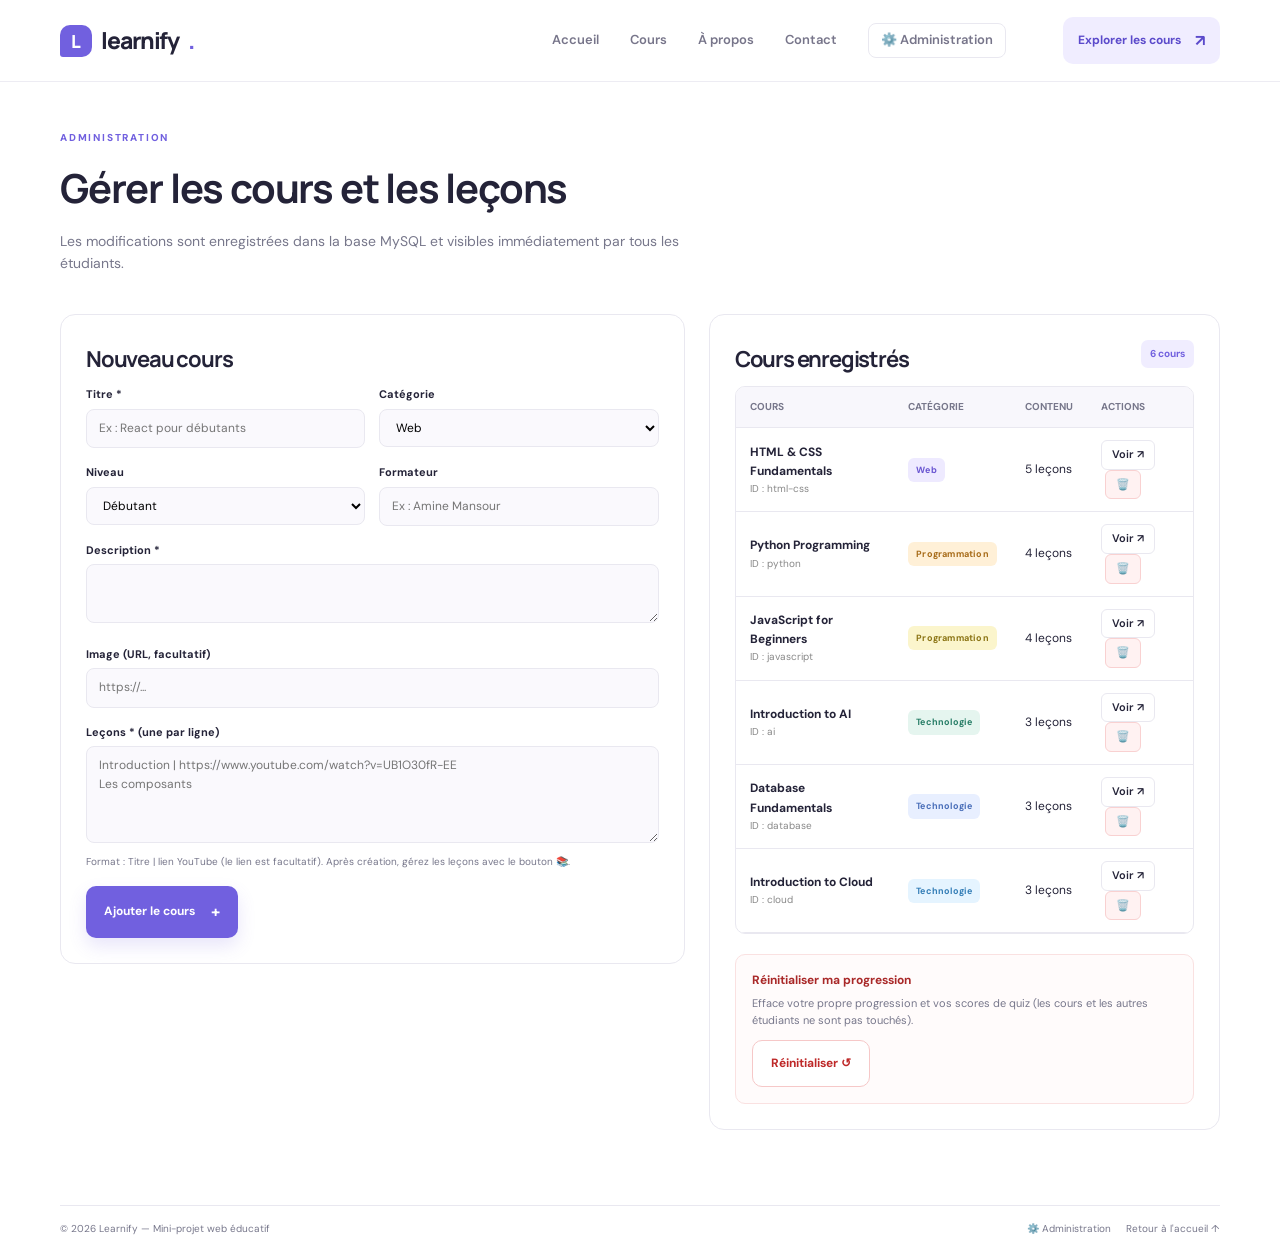
==== commit 2e341d9c: "feat: add auth-box container in header for user name and logout" ====
--- a/admin.html
+++ b/admin.html
@@ -3,7 +3,7 @@
 <head>
   <meta charset="UTF-8">
   <meta name="viewport" content="width=device-width, initial-scale=1.0">
-  <meta name="description" content="Administration simplifiée de Learnify : ajouter et supprimer des cours.">
+  <meta name="description" content="Administration de Learnify : gérer les cours et les leçons.">
   <title>Administration — Learnify</title>
   <link rel="preconnect" href="https://fonts.googleapis.com">
   <link rel="preconnect" href="https://fonts.gstatic.com" crossorigin>
@@ -13,34 +13,38 @@
 <body>
   <header class="site-header"><div class="container nav-wrap">
     <a class="brand" href="index.html"><span class="brand-mark">L</span>learnify<span class="brand-dot">.</span></a>
-    <nav class="main-nav" aria-label="Navigation principale"><a href="index.html">Accueil</a><a href="index.html#courses">Cours</a><a href="index.html#about">À propos</a><a href="index.html#contact">Contact</a><a href="admin.html" class="admin-nav-button">⚙️ Administration</a></nav>
+    <nav class="main-nav" aria-label="Navigation principale"><a href="index.html">Accueil</a><a href="index.html#courses">Cours</a><a href="index.html#about">À propos</a><a href="index.html#contact">Contact</a><a href="admin.html" class="admin-nav-button">⚙️ Administration</a><div class="auth-box" id="auth-box"></div></nav>
     <a class="nav-cta" href="index.html#courses">Explorer les cours <span>↗</span></a>
   </div></header>
   <main class="container page-main">
     <section class="admin-page-hero">
       <span class="eyebrow">ADMINISTRATION</span>
-      <h1>Ajouter ou supprimer un cours</h1>
-      <p>Démonstration côté client : les cours ajoutés sont enregistrés dans le localStorage de ce navigateur uniquement.</p>
+      <h1>Gérer les cours et les leçons</h1>
+      <p>Les modifications sont enregistrées dans la base MySQL et visibles immédiatement par tous les étudiants.</p>
     </section>
     <div class="admin-page-layout">
       <section class="content-panel admin-panel-box">
-        <h2>Nouveau cours</h2>
+        <h2 id="form-title">Nouveau cours</h2>
         <form id="admin-form" class="admin-form" novalidate>
           <div class="form-row-2">
-            <div class="form-group"><label for="course-title">Titre *</label><input type="text" id="course-title" required placeholder="Ex : React pour débutants"></div>
+            <div class="form-group"><label for="course-title">Titre *</label><input type="text" id="course-title" required maxlength="150" placeholder="Ex : React pour débutants"></div>
             <div class="form-group"><label for="course-category">Catégorie</label><select id="course-category"><option>Web</option><option>Programmation</option><option>Technologie</option><option>Design</option></select></div>
           </div>
           <div class="form-row-2">
             <div class="form-group"><label for="course-level">Niveau</label><select id="course-level"><option>Débutant</option><option>Intermédiaire</option><option>Avancé</option></select></div>
-            <div class="form-group"><label for="course-instructor">Formateur</label><input type="text" id="course-instructor" placeholder="Ex : Amine Mansour"></div>
+            <div class="form-group"><label for="course-instructor">Formateur</label><input type="text" id="course-instructor" maxlength="100" placeholder="Ex : Amine Mansour"></div>
           </div>
-          <div class="form-group"><label for="course-desc">Description *</label><textarea id="course-desc" rows="2" required></textarea></div>
-          <div class="form-group">
+          <div class="form-group"><label for="course-desc">Description *</label><textarea id="course-desc" rows="2" required maxlength="2000"></textarea></div>
+          <div class="form-group"><label for="course-image">Image (URL, facultatif)</label><input type="url" id="course-image" maxlength="500" placeholder="https://..."></div>
+          <div class="form-group" id="lessons-group">
             <label for="course-lessons">Leçons * (une par ligne)</label>
-            <textarea id="course-lessons" rows="4" required placeholder="Introduction | https://www.youtube.com/watch?v=UB1O30fR-EE&#10;Les composants"></textarea>
-            <span class="form-help">Format : Titre | lien YouTube (le lien est facultatif).</span>
+            <textarea id="course-lessons" rows="4" placeholder="Introduction | https://www.youtube.com/watch?v=UB1O30fR-EE&#10;Les composants"></textarea>
+            <span class="form-help">Format : Titre | lien YouTube (le lien est facultatif). Après création, gérez les leçons avec le bouton 📚.</span>
           </div>
-          <div class="admin-form-actions"><button type="submit" class="button button-primary">Ajouter le cours <span>+</span></button></div>
+          <div class="admin-form-actions">
+            <button type="submit" class="button button-primary" id="course-submit">Ajouter le cours <span>+</span></button>
+            <button type="button" class="button button-outline" id="course-cancel" hidden>Annuler la modification</button>
+          </div>
           <div id="admin-feedback" class="admin-feedback" role="status" hidden></div>
         </form>
       </section>
@@ -53,12 +57,38 @@
           </table>
         </div>
         <div class="admin-danger-zone">
-          <h4>Réinitialisation</h4>
-          <p>Rétablit les cours d'origine et efface la progression enregistrée.</p>
+          <h4>Réinitialiser ma progression</h4>
+          <p>Efface votre propre progression et vos scores de quiz (les cours et les autres étudiants ne sont pas touchés).</p>
           <button type="button" class="button button-outline btn-danger" id="btn-reset">Réinitialiser ↺</button>
         </div>
       </section>
     </div>
+
+    <section class="content-panel admin-panel-box admin-lessons-panel" id="lessons-panel" hidden>
+      <div class="panel-heading"><h2 id="lessons-title">Leçons</h2><button type="button" class="button button-outline" id="lessons-close">Fermer ✕</button></div>
+      <div class="admin-courses-table-wrap">
+        <table class="admin-courses-table">
+          <thead><tr><th>N°</th><th>Leçon</th><th>Durée</th><th>Actions</th></tr></thead>
+          <tbody id="lessons-tbody"></tbody>
+        </table>
+      </div>
+      <h3 id="lesson-form-title">Ajouter une leçon</h3>
+      <form id="lesson-form" class="admin-form" novalidate>
+        <div class="form-row-2">
+          <div class="form-group"><label for="lesson-title-input">Titre *</label><input type="text" id="lesson-title-input" maxlength="150"></div>
+          <div class="form-group"><label for="lesson-duration">Durée</label><input type="text" id="lesson-duration" maxlength="30" placeholder="8 min"></div>
+        </div>
+        <div class="form-group"><label for="lesson-video">Lien YouTube (facultatif)</label><input type="text" id="lesson-video" placeholder="https://www.youtube.com/watch?v=..."></div>
+        <div class="form-group"><label for="lesson-content">Contenu</label><textarea id="lesson-content" rows="3"></textarea></div>
+        <div class="form-group"><label for="lesson-tip">À retenir</label><input type="text" id="lesson-tip" maxlength="500"></div>
+        <div class="form-group"><label for="lesson-code">Exemple de code</label><textarea id="lesson-code" rows="3"></textarea></div>
+        <div class="admin-form-actions">
+          <button type="submit" class="button button-primary" id="lesson-submit">Ajouter la leçon <span>+</span></button>
+          <button type="button" class="button button-outline" id="lesson-cancel" hidden>Annuler la modification</button>
+        </div>
+        <div id="lesson-feedback" class="admin-feedback" role="status" hidden></div>
+      </form>
+    </section>
   </main>
   <footer class="site-footer"><div class="container footer-bottom"><span>© 2026 Learnify — Mini-projet web éducatif</span><div><a href="admin.html" style="margin-right: 15px;">⚙️ Administration</a><a href="index.html">Retour à l'accueil ↑</a></div></div></footer>
   <script type="module" src="js/admin.js"></script>
--- a/style.css
+++ b/style.css
@@ -345,37 +345,34 @@
 }
 
 /* ==========================================================================
-   ENRICHISSEMENTS LMS (JAVASCRIPT PHASE)
+   Ajouts liés au JavaScript (catalogue, progression, quiz, chapitres, admin)
    ========================================================================== */
-
-/* Bannière de reprise de cours */
+[hidden] { display: none !important; }
+.empty-msg { padding: 40px 0; text-align: center; color: var(--muted); }
+.empty-msg a { margin-left: 8px; color: var(--purple); font-weight: 700; }
+.admin-nav-button { border: 1px solid var(--line); border-radius: 8px; padding: 6px 12px; }
+.admin-nav-button:hover { background: var(--purple-pale); border-color: var(--purple); }
+
+/* Bannière "Reprendre" */
 .resume-banner { margin: 24px auto 10px; }
-.resume-inner { display: flex; align-items: center; gap: 20px; background: linear-gradient(135deg, #f5f3ff 0%, #ede8ff 100%); border: 1px solid #dfd7ff; border-radius: 16px; padding: 20px 26px; box-shadow: 0 10px 28px rgba(113,96,223,.08); }
-.resume-icon { width: 44px; height: 44px; display: grid; place-items: center; border-radius: 12px; background: var(--purple); color: white; font-size: 20px; flex-shrink: 0; }
+.resume-inner { display: flex; align-items: center; gap: 20px; background: linear-gradient(135deg, #f5f3ff 0%, #ede8ff 100%); border: 1px solid #dfd7ff; border-radius: 16px; padding: 20px 26px; }
+.resume-icon { width: 44px; height: 44px; display: grid; place-items: center; flex-shrink: 0; border-radius: 12px; background: var(--purple); color: white; font-size: 20px; }
 .resume-text { flex: 1; min-width: 0; }
-.resume-eyebrow { font-size: 10px; font-weight: 800; color: var(--purple-dark); letter-spacing: 1.2px; display: block; margin-bottom: 3px; }
-.resume-text h3 { margin: 0 0 3px; font-size: 17px; font-weight: 700; color: var(--ink); }
-.resume-text p { margin: 0; font-size: 12px; color: var(--muted); }
-.resume-action { flex-shrink: 0; }
-
-/* Filtres de catégorie du catalogue */
-.catalogue-filter-bar { display: flex; align-items: center; gap: 10px; margin-top: 22px; flex-wrap: wrap; }
-.filter-chip { background: #f6f5fb; border: 1px solid var(--line); border-radius: 20px; padding: 8px 16px; font-size: 12px; font-weight: 600; color: var(--muted); cursor: pointer; transition: all .2s; }
-.filter-chip:hover { color: var(--ink); border-color: #d1cde8; }
-.filter-chip.active { background: var(--purple); color: white; border-color: var(--purple); box-shadow: 0 4px 12px rgba(113,96,223,.2); }
-
-/* Badges de statut sur cartes de cours */
-.course-art .status-badge { position: absolute; top: 12px; right: 14px; padding: 4px 9px; border-radius: 6px; font-size: 9px; font-weight: 800; letter-spacing: .4px; text-transform: uppercase; z-index: 2; }
-.status-done { background: #e5f8f1; color: #1f8a6b; border: 1px solid #b7eedc; }
-.status-progress { background: #f0edff; color: var(--purple); border: 1px solid #d5ceff; }
-.status-new { background: rgba(255,255,255,.9); color: var(--muted); border: 1px solid var(--line); }
-
-.card-progress-bar { height: 5px; background: #eeecf5; border-radius: 4px; overflow: hidden; margin: 12px 0 6px; }
-.card-progress-bar span { display: block; height: 100%; background: var(--purple); border-radius: 4px; transition: width .3s ease; }
-
-.art-center-display { font-size: 38px; color: rgba(113,96,223,.25); font-weight: 900; }
-
-/* Marqueurs vidéo de progression (Bonus 1) */
+.resume-eyebrow { display: block; margin-bottom: 3px; color: var(--purple-dark); font-size: 10px; font-weight: 800; letter-spacing: 1.2px; }
+.resume-text h3 { margin: 0 0 3px; font-size: 17px; }
+.resume-text p { margin: 0; color: var(--muted); font-size: 12px; }
+
+/* Cartes du catalogue */
+.card-progress-bar { height: 5px; margin: 12px 0 6px; background: #eeecf5; border-radius: 4px; overflow: hidden; }
+.card-progress-bar span { display: block; height: 100%; background: var(--purple); transition: width .3s ease; }
+.custom-art-mark { display: grid; place-items: center; width: 80px; height: 80px; border-radius: 18px; background: linear-gradient(135deg, var(--purple) 0%, #9b87f7 100%); color: white; font: 800 28px/1 "Manrope", sans-serif; transform: rotate(-4deg); }
+.course-progress-widget { margin: 15px 0 17px; padding: 13px 15px; background: white; border: 1px solid var(--line); border-radius: 10px; }
+.progress-info-row { display: flex; justify-content: space-between; font-size: 11px; color: var(--muted); }
+.progress-info-row strong { color: var(--purple); }
+.course-progress-widget .progress-track { margin: 8px 0; }
+.progress-details { font-size: 10px; color: var(--muted); }
+
+/* Chapitres vidéo */
 .video-markers-panel { margin-top: 14px; background: #faf9fd; border: 1px solid #eeebf7; border-radius: 13px; padding: 14px 18px; }
 .markers-heading { display: flex; align-items: center; justify-content: space-between; gap: 10px; margin-bottom: 11px; }
 .markers-badge { font-size: 10px; font-weight: 800; color: var(--purple); letter-spacing: 1.1px; }
@@ -385,35 +382,28 @@
 .marker-chip:hover { border-color: var(--purple); color: var(--purple); }
 .marker-chip.active { background: var(--purple-pale); border-color: var(--purple); color: var(--purple-dark); font-weight: 700; }
 .marker-time { font-family: "Courier New", monospace; font-weight: 800; font-size: 10px; color: var(--purple); }
-.marker-active-note { margin-top: 10px; font-size: 11px; color: var(--muted); }
-.marker-active-note strong { color: var(--ink); }
-
-/* Section Quiz Interactif (Obligatoire 4) */
-.lesson-quiz-section { margin-top: 36px; padding: 28px 24px; background: white; border: 1px solid var(--line); border-radius: 16px; box-shadow: 0 10px 30px rgba(45,35,90,.04); }
+
+/* Quiz */
+.lesson-quiz-section { margin-top: 36px; padding: 28px 24px; background: white; border: 1px solid var(--line); border-radius: 16px; }
 .quiz-header { display: flex; align-items: flex-start; justify-content: space-between; gap: 15px; margin-bottom: 22px; }
 .quiz-header h2 { font-size: 21px; margin: 4px 0 6px; }
 .quiz-header p { margin: 0; font-size: 12px; color: var(--muted); }
 .quiz-badge { padding: 6px 12px; background: var(--soft); border: 1px solid var(--line); border-radius: 8px; font-size: 11px; color: var(--muted); }
 .quiz-badge strong { color: var(--purple); }
-
 .quiz-questions-list { display: grid; gap: 20px; }
-.quiz-card { border: 1px solid #eeebf7; border-radius: 12px; padding: 18px 20px; background: #fdfdfe; margin: 0; transition: border-color .2s; }
+.quiz-card { border: 1px solid #eeebf7; border-radius: 12px; padding: 18px 20px; background: #fdfdfe; margin: 0; }
 .quiz-card.answered-correct { border-color: #36a985; background: #f7fdfb; }
 .quiz-card.answered-wrong { border-color: #e06060; background: #fffbfb; }
-.quiz-question-title { padding: 0 6px; font-size: 13px; color: var(--ink); }
-.question-number { display: inline-block; background: var(--purple-pale); color: var(--purple-dark); font-weight: 800; font-size: 9px; padding: 3px 8px; border-radius: 5px; margin-right: 8px; letter-spacing: .5px; }
-
+.quiz-question-title { padding: 0 6px; font-size: 13px; }
+.question-number { display: inline-block; background: var(--purple-pale); color: var(--purple-dark); font-weight: 800; font-size: 9px; padding: 3px 8px; border-radius: 5px; margin-right: 8px; }
 .quiz-options { display: grid; gap: 9px; margin-top: 13px; }
-.quiz-option-label { display: flex; align-items: center; gap: 11px; padding: 10px 14px; background: white; border: 1px solid var(--line); border-radius: 9px; font-size: 12px; cursor: pointer; transition: background .15s, border-color .15s; }
+.quiz-option-label { display: flex; align-items: center; gap: 11px; padding: 10px 14px; background: white; border: 1px solid var(--line); border-radius: 9px; font-size: 12px; cursor: pointer; }
 .quiz-option-label:hover { border-color: #c9c3ee; background: #faf9fe; }
-.quiz-option-label input[type="radio"] { margin: 0; width: 16px; height: 16px; accent-color: var(--purple); }
-.opt-text { flex: 1; }
-
+.quiz-option-label input { margin: 0; width: 16px; height: 16px; accent-color: var(--purple); }
 .quiz-feedback { margin-top: 13px; padding: 11px 14px; border-radius: 8px; font-size: 11px; line-height: 1.6; }
 .feedback-success { background: #e5f8f1; color: #1d7c60; border: 1px solid #b4ecd9; }
 .feedback-error { background: #fdf0f0; color: #b33939; border: 1px solid #f9d1d1; }
 .feedback-warning { background: #fffbe8; color: #9c730e; border: 1px solid #fae8a8; }
-
 .quiz-actions { display: flex; gap: 14px; margin-top: 20px; align-items: center; }
 .quiz-result-banner { margin-top: 18px; padding: 16px 20px; border-radius: 12px; display: flex; align-items: center; gap: 14px; }
 .banner-success { background: #e8f9f2; border: 1px solid #abe9d2; color: #166850; }
@@ -422,505 +412,36 @@
 .result-text strong { display: block; font-size: 13px; margin-bottom: 2px; }
 .result-text p { margin: 0; font-size: 11px; }
 
-/* Panneau de progression cours */
-.course-progress-widget { margin: 15px 0 17px; padding: 13px 15px; background: white; border: 1px solid var(--line); border-radius: 10px; }
-.progress-info-row { display: flex; justify-content: space-between; font-size: 11px; color: var(--muted); }
-.progress-info-row strong { color: var(--purple); }
-.course-progress-widget .progress-track { margin: 8px 0; }
-.progress-details { font-size: 10px; color: var(--muted); }
-
-/* Administration & Modale (Bonus 2) */
-/* Administration & Modale (Bonus 2) */
-.admin-nav-button { background: transparent; border: 1px solid var(--line); border-radius: 8px; padding: 6px 12px; font-size: 12px; font-weight: 600; color: var(--muted); cursor: pointer; transition: all .2s; }
-.admin-nav-button:hover { background: var(--purple-pale); color: var(--purple); border-color: var(--purple); }
-
-/* Artwork pour cours personnalisés (administrés) & Miniatures */
-.custom-art-mark { display: grid; place-items: center; width: 80px; height: 80px; border-radius: 18px; background: linear-gradient(135deg, var(--purple) 0%, #9b87f7 100%); color: white; font: 800 28px/1 "Manrope", sans-serif; box-shadow: 0 10px 28px rgba(113,96,223,.22); transform: rotate(-4deg); }
-
-.course-thumb-img {
-  position: absolute;
-  inset: 0;
-  width: 100%;
-  height: 100%;
-  object-fit: cover;
-  border-radius: inherit;
-  z-index: 1;
-  transition: transform .4s ease;
-}
-.course-card:hover .course-thumb-img {
-  transform: scale(1.05);
-}
-.course-art:has(.course-thumb-img)::after {
-  content: "";
-  position: absolute;
-  inset: 0;
-  background: linear-gradient(180deg, rgba(16,14,35,0.2) 0%, rgba(16,14,35,0.7) 100%);
-  border-radius: inherit;
-  z-index: 2;
-}
-.course-art:has(.course-thumb-img) .art-label,
-.course-art:has(.course-thumb-img) .art-orbit,
-.course-art:has(.course-thumb-img) .status-badge {
-  z-index: 3;
-}
-
-/* Modale d'administration */
-.admin-modal-backdrop { position: fixed; inset: 0; background: rgba(36,35,56,.55); backdrop-filter: blur(6px); z-index: 100; display: flex; align-items: center; justify-content: center; padding: 20px; }
-.admin-modal-card { width: min(840px, 100%); max-height: 90vh; overflow-y: auto; background: white; border-radius: 18px; box-shadow: 0 25px 60px rgba(25,20,60,.25); padding: 28px; }
-.admin-modal-header { display: flex; align-items: flex-start; justify-content: space-between; gap: 15px; margin-bottom: 20px; border-bottom: 1px solid var(--line); padding-bottom: 16px; }
-.admin-modal-header h2 { font-size: 22px; margin: 4px 0 0; }
-.btn-close-modal { width: 32px; height: 32px; display: grid; place-items: center; border-radius: 50%; border: 1px solid var(--line); background: white; cursor: pointer; font-size: 14px; color: var(--muted); transition: all .2s; }
-.btn-close-modal:hover { background: #f5f3ff; color: var(--purple); }
-
-.admin-tabs { display: flex; gap: 10px; margin-bottom: 22px; border-bottom: 1px solid var(--line); }
-.admin-tab { background: transparent; border: 0; border-bottom: 2px solid transparent; padding: 9px 15px; font-size: 12px; font-weight: 700; color: var(--muted); cursor: pointer; transition: all .2s; }
-.admin-tab.active { color: var(--purple); border-bottom-color: var(--purple); }
-
-/* Formulaire d'administration */
+/* Administration */
+.admin-page-hero { padding: 15px 0 25px; }
+.admin-page-hero h1 { font-size: clamp(28px, 3.5vw, 40px); margin: 8px 0 10px; }
+.admin-page-hero p { color: var(--muted); font-size: 14px; max-width: 620px; }
+.admin-page-layout { display: grid; grid-template-columns: 1.1fr .9fr; gap: 24px; align-items: start; }
+.admin-panel-box { padding: 25px; }
 .admin-form { display: grid; gap: 16px; }
 .form-row-2 { display: grid; grid-template-columns: 1fr 1fr; gap: 14px; }
-.form-row-3 { display: grid; grid-template-columns: 1fr 1fr 1fr; gap: 12px; }
-.form-group label { display: block; font-size: 11px; font-weight: 700; margin-bottom: 5px; color: var(--ink); }
-.form-group input, .form-group select, .form-group textarea { width: 100%; border: 1px solid var(--line); border-radius: 8px; padding: 9px 12px; font-size: 12px; background: #faf9fd; outline: none; transition: border-color .2s; font-family: inherit; }
-.form-group input:focus, .form-group select:focus, .form-group textarea:focus { border-color: var(--purple); background: white; }
-.form-group textarea { resize: vertical; min-height: 60px; }
-.form-help { font-size: 10px; color: var(--muted); margin-top: 4px; display: block; }
-
-/* Bannière de Mode Édition */
-.admin-edit-mode-banner {
-  background: #f0edfe;
-  border: 1px solid #d4cbfa;
-  border-radius: 10px;
-  padding: 12px 16px;
-  display: flex;
-  align-items: center;
-  justify-content: space-between;
-  gap: 12px;
-  margin-bottom: 16px;
-}
-.admin-edit-mode-banner strong { color: var(--purple); font-size: 13px; }
-.admin-edit-mode-banner p { margin: 2px 0 0; font-size: 11px; color: var(--ink); }
-.btn-cancel-edit {
-  background: white;
-  border: 1px solid var(--line);
-  padding: 6px 12px;
-  border-radius: 6px;
-  font-size: 11px;
-  font-weight: 700;
-  cursor: pointer;
-  color: var(--ink);
-  transition: all .2s;
-}
-.btn-cancel-edit:hover { background: #fdf5f5; border-color: #f7c5c5; color: #c43232; }
-
-/* Section Miniature (Thumbnail) */
-.admin-thumb-section {
-  background: #fdfcff;
-  border: 1px dashed var(--line);
-  border-radius: 12px;
-  padding: 16px;
-  display: grid;
-  gap: 12px;
-}
-.admin-thumb-controls {
-  display: flex;
-  align-items: center;
-  gap: 16px;
-  flex-wrap: wrap;
-}
-.thumb-preview-box {
-  width: 120px;
-  height: 75px;
-  border-radius: 8px;
-  border: 1px solid var(--line);
-  background: #f3f2f8;
-  overflow: hidden;
-  position: relative;
-  display: grid;
-  place-items: center;
-  flex-shrink: 0;
-}
-.thumb-preview-img {
-  width: 100%;
-  height: 100%;
-  object-fit: cover;
-  display: block;
-}
-.thumb-preview-empty {
-  font-size: 10px;
-  color: var(--muted);
-  text-align: center;
-  padding: 4px;
-}
-.thumb-inputs-wrap {
-  flex: 1;
-  min-width: 200px;
-  display: grid;
-  gap: 8px;
-}
-
-/* Constructeur Dynamique de Leçons / Sous-cours */
-.lessons-builder-section {
-  border: 1px solid var(--line);
-  border-radius: 14px;
-  background: #fcfbfe;
-  padding: 18px;
-  display: grid;
-  gap: 14px;
-}
-.lessons-builder-header {
-  display: flex;
-  align-items: center;
-  justify-content: space-between;
-  flex-wrap: wrap;
-  gap: 10px;
-  border-bottom: 1px solid var(--line);
-  padding-bottom: 12px;
-}
-.lessons-builder-header h3 {
-  font-size: 15px;
-  margin: 0;
-  display: flex;
-  align-items: center;
-  gap: 8px;
-}
-.btn-add-lesson {
-  background: var(--purple-pale);
-  color: var(--purple);
-  border: 1px solid var(--purple);
-  padding: 6px 14px;
-  border-radius: 8px;
-  font-size: 11px;
-  font-weight: 700;
-  cursor: pointer;
-  transition: all .2s;
-  display: inline-flex;
-  align-items: center;
-  gap: 6px;
-}
-.btn-add-lesson:hover { background: var(--purple); color: white; }
-
-.lessons-list-container {
-  display: grid;
-  gap: 14px;
-}
-
-.lesson-card-item {
-  border: 1px solid var(--line);
-  border-radius: 10px;
-  background: white;
-  box-shadow: 0 2px 6px rgba(0,0,0,.03);
-  overflow: hidden;
-  transition: border-color .2s;
-}
-.lesson-card-item:focus-within {
-  border-color: var(--purple);
-}
-.lesson-card-header {
-  background: #f8f7fc;
-  padding: 10px 14px;
-  display: flex;
-  align-items: center;
-  justify-content: space-between;
-  border-bottom: 1px solid var(--line);
-}
-.lesson-card-title-group {
-  display: flex;
-  align-items: center;
-  gap: 10px;
-}
-.lesson-badge-number {
-  background: var(--purple);
-  color: white;
-  font-size: 10px;
-  font-weight: 800;
-  padding: 2px 8px;
-  border-radius: 10px;
-  letter-spacing: .5px;
-}
-.lesson-card-header h4 {
-  margin: 0;
-  font-size: 13px;
-  color: var(--ink);
-}
-.btn-delete-lesson {
-  background: transparent;
-  border: 1px solid transparent;
-  color: #c43232;
-  padding: 4px 8px;
-  border-radius: 6px;
-  font-size: 11px;
-  cursor: pointer;
-  transition: all .2s;
-}
-.btn-delete-lesson:hover {
-  background: #fee;
-  border-color: #fcc;
-}
-.lesson-card-body {
-  padding: 14px;
-  display: grid;
-  gap: 12px;
-}
-
-/* Constructeur de Marqueurs Vidéo */
-.markers-builder-box {
-  background: #faf9fd;
-  border: 1px dashed var(--line);
-  border-radius: 8px;
-  padding: 12px;
-  display: grid;
-  gap: 8px;
-}
-.markers-builder-header {
-  display: flex;
-  align-items: center;
-  justify-content: space-between;
-}
-.markers-builder-header span {
-  font-size: 11px;
-  font-weight: 700;
-  color: var(--muted);
-}
-.marker-row-item {
-  display: flex;
-  align-items: center;
-  gap: 8px;
-}
-.marker-time-input {
-  width: 90px !important;
-  font-family: monospace;
-  text-align: center;
-}
-.btn-remove-item {
-  background: transparent;
-  border: 0;
-  color: #c43232;
-  cursor: pointer;
-  font-size: 13px;
-  padding: 4px 6px;
-  border-radius: 4px;
-}
-.btn-remove-item:hover { background: #fee; }
-.btn-add-inline {
-  background: white;
-  border: 1px solid var(--line);
-  color: var(--ink);
-  font-size: 10px;
-  font-weight: 700;
-  padding: 4px 8px;
-  border-radius: 6px;
-  cursor: pointer;
-  transition: all .2s;
-}
-.btn-add-inline:hover { background: #f0edfe; color: var(--purple); border-color: var(--purple); }
-
-/* Constructeur de Quiz par Leçon */
-.lesson-quiz-builder {
-  background: #fbfbfe;
-  border: 1px solid #e7e4f5;
-  border-radius: 8px;
-  padding: 12px;
-  display: grid;
-  gap: 10px;
-}
-.lesson-quiz-builder-header {
-  display: flex;
-  align-items: center;
-  justify-content: space-between;
-}
-.lesson-quiz-builder-header h5 {
-  margin: 0;
-  font-size: 12px;
-  color: var(--purple);
-  font-weight: 800;
-  letter-spacing: .4px;
-}
-.quiz-questions-editor-list {
-  display: grid;
-  gap: 12px;
-}
-.quiz-question-editor-card {
-  background: white;
-  border: 1px solid var(--line);
-  border-radius: 8px;
-  padding: 12px;
-  display: grid;
-  gap: 8px;
-}
-.quiz-question-card-top {
-  display: flex;
-  align-items: center;
-  justify-content: space-between;
-  font-size: 11px;
-  font-weight: 700;
-  color: var(--ink);
-}
-.quiz-options-editor {
-  display: grid;
-  gap: 6px;
-}
-.quiz-opt-row {
-  display: flex;
-  align-items: center;
-  gap: 8px;
-}
-.quiz-opt-radio {
-  accent-color: var(--purple);
-  width: auto !important;
-  cursor: pointer;
-}
-
-/* Actions et Feedback */
-.admin-form-actions {
-  display: flex;
-  gap: 12px;
-  align-items: center;
-  flex-wrap: wrap;
-  margin-top: 10px;
-}
-.admin-feedback {
-  padding: 12px 16px;
-  border-radius: 8px;
-  font-size: 12px;
-  font-weight: 600;
-  margin-top: 10px;
-}
-.feedback-success { background: #ebfbee; color: #1e7e34; border: 1px solid #b7eb8f; }
-.feedback-error { background: #fff1f0; color: #cf1322; border: 1px solid #ffa39e; }
-
-/* Tableau d'Administration */
+.form-group label { display: block; font-size: 11px; font-weight: 700; margin-bottom: 5px; }
+.form-group input, .form-group select, .form-group textarea { width: 100%; border: 1px solid var(--line); border-radius: 8px; padding: 9px 12px; font: inherit; font-size: 12px; background: #faf9fd; }
+.form-group textarea { resize: vertical; }
+.form-help { display: block; margin-top: 4px; font-size: 10px; color: var(--muted); }
+.admin-feedback { padding: 12px 16px; border-radius: 8px; font-size: 12px; font-weight: 600; }
 .admin-courses-table-wrap { overflow-x: auto; border: 1px solid var(--line); border-radius: 10px; margin-bottom: 20px; }
 .admin-courses-table { width: 100%; border-collapse: collapse; font-size: 12px; }
 .admin-courses-table th, .admin-courses-table td { padding: 12px 14px; text-align: left; border-bottom: 1px solid var(--line); vertical-align: middle; }
-.admin-courses-table th { background: #f8f7fc; font-weight: 700; color: var(--muted); font-size: 10px; text-transform: uppercase; letter-spacing: .5px; }
-
-.admin-table-thumb {
-  width: 48px;
-  height: 34px;
-  border-radius: 6px;
-  object-fit: cover;
-  display: block;
-  background: #f0edfe;
-  border: 1px solid var(--line);
-}
-.admin-table-thumb-fallback {
-  width: 48px;
-  height: 34px;
-  border-radius: 6px;
-  display: grid;
-  place-items: center;
-  background: linear-gradient(135deg, var(--purple) 0%, #9b87f7 100%);
-  color: white;
-  font-weight: 800;
-  font-size: 11px;
-}
-
-.admin-actions-cell {
-  display: flex;
-  align-items: center;
-  gap: 6px;
-  flex-wrap: nowrap;
-}
-.btn-edit-course {
-  background: #f0edfe;
-  border: 1px solid #d4cbfa;
-  color: var(--purple);
-  padding: 5px 10px;
-  border-radius: 6px;
-  font-size: 11px;
-  cursor: pointer;
-  font-weight: 700;
-  transition: all .2s;
-  text-decoration: none;
-  display: inline-flex;
-  align-items: center;
-  gap: 4px;
-}
-.btn-edit-course:hover { background: var(--purple); color: white; }
-
-.btn-view-course {
-  background: white;
-  border: 1px solid var(--line);
-  color: var(--ink);
-  padding: 5px 10px;
-  border-radius: 6px;
-  font-size: 11px;
-  cursor: pointer;
-  font-weight: 600;
-  transition: all .2s;
-  text-decoration: none;
-  display: inline-flex;
-  align-items: center;
-}
-.btn-view-course:hover { background: #f5f4fa; }
-
-.btn-delete-course {
-  background: #fff2f2;
-  border: 1px solid #f9d1d1;
-  color: #c43232;
-  padding: 5px 10px;
-  border-radius: 6px;
-  font-size: 11px;
-  cursor: pointer;
-  font-weight: 600;
-  transition: all .2s;
-}
-.btn-delete-course:hover { background: #fee4e4; }
-
+.admin-courses-table th { background: #f8f7fc; color: var(--muted); font-size: 10px; text-transform: uppercase; }
+.btn-view-course, .btn-delete-course { display: inline-block; padding: 5px 10px; border-radius: 6px; font-size: 11px; font-weight: 600; cursor: pointer; }
+.btn-view-course { background: white; border: 1px solid var(--line); }
+.btn-delete-course { background: #fff2f2; border: 1px solid #f9d1d1; color: #c43232; margin-left: 4px; }
 .admin-danger-zone { padding: 16px; background: #fffbfb; border: 1px solid #fae1e1; border-radius: 10px; }
 .admin-danger-zone h4 { margin: 0 0 4px; font-size: 12px; color: #a92828; }
 .admin-danger-zone p { margin: 0 0 10px; font-size: 11px; color: var(--muted); }
 .btn-danger { border-color: #f6c8c8; color: #be2828; }
-.btn-danger:hover { background: #fce8e8; }
-
-.admin-page-hero { padding: 15px 0 25px; }
-.admin-page-hero h1 { font-size: clamp(28px, 3.5vw, 40px); margin: 8px 0 10px; }
-.admin-page-hero p { color: var(--muted); font-size: 14px; max-width: 620px; }
-.admin-page-layout { display: grid; grid-template-columns: 1.15fr 0.85fr; gap: 24px; align-items: start; margin-top: 15px; }
-.admin-panel-box { padding: 25px; }
-
-/* Stats Badges */
-.admin-stats-summary {
-  display: grid;
-  grid-template-columns: repeat(auto-fit, minmax(110px, 1fr));
-  gap: 10px;
-  margin-bottom: 20px;
-}
-.admin-stat-card {
-  background: #f8f7fc;
-  border: 1px solid var(--line);
-  border-radius: 10px;
-  padding: 12px;
-  text-align: center;
-}
-.admin-stat-card strong {
-  display: block;
-  font-size: 20px;
-  font-weight: 800;
-  color: var(--purple);
-}
-.admin-stat-card span {
-  font-size: 10px;
-  text-transform: uppercase;
-  letter-spacing: .5px;
-  color: var(--muted);
-  font-weight: 700;
-}
-
-@media (max-width: 1024px) {
-  .admin-page-layout { grid-template-columns: 1fr; }
-}
-
+
+@media (max-width: 1024px) { .admin-page-layout { grid-template-columns: 1fr; } }
 @media (max-width: 650px) {
   .resume-inner { flex-direction: column; align-items: flex-start; gap: 14px; }
-  .form-row-2, .form-row-3 { grid-template-columns: 1fr; }
-  .catalogue-filter-bar { gap: 6px; }
-  .admin-thumb-controls { flex-direction: column; align-items: flex-start; }
+  .form-row-2 { grid-template-columns: 1fr; }
 }
-
 @media (prefers-reduced-motion: reduce) {
   *, *::before, *::after { scroll-behavior: auto !important; transition-duration: .01ms !important; animation-duration: .01ms !important; }
 }
-
-
